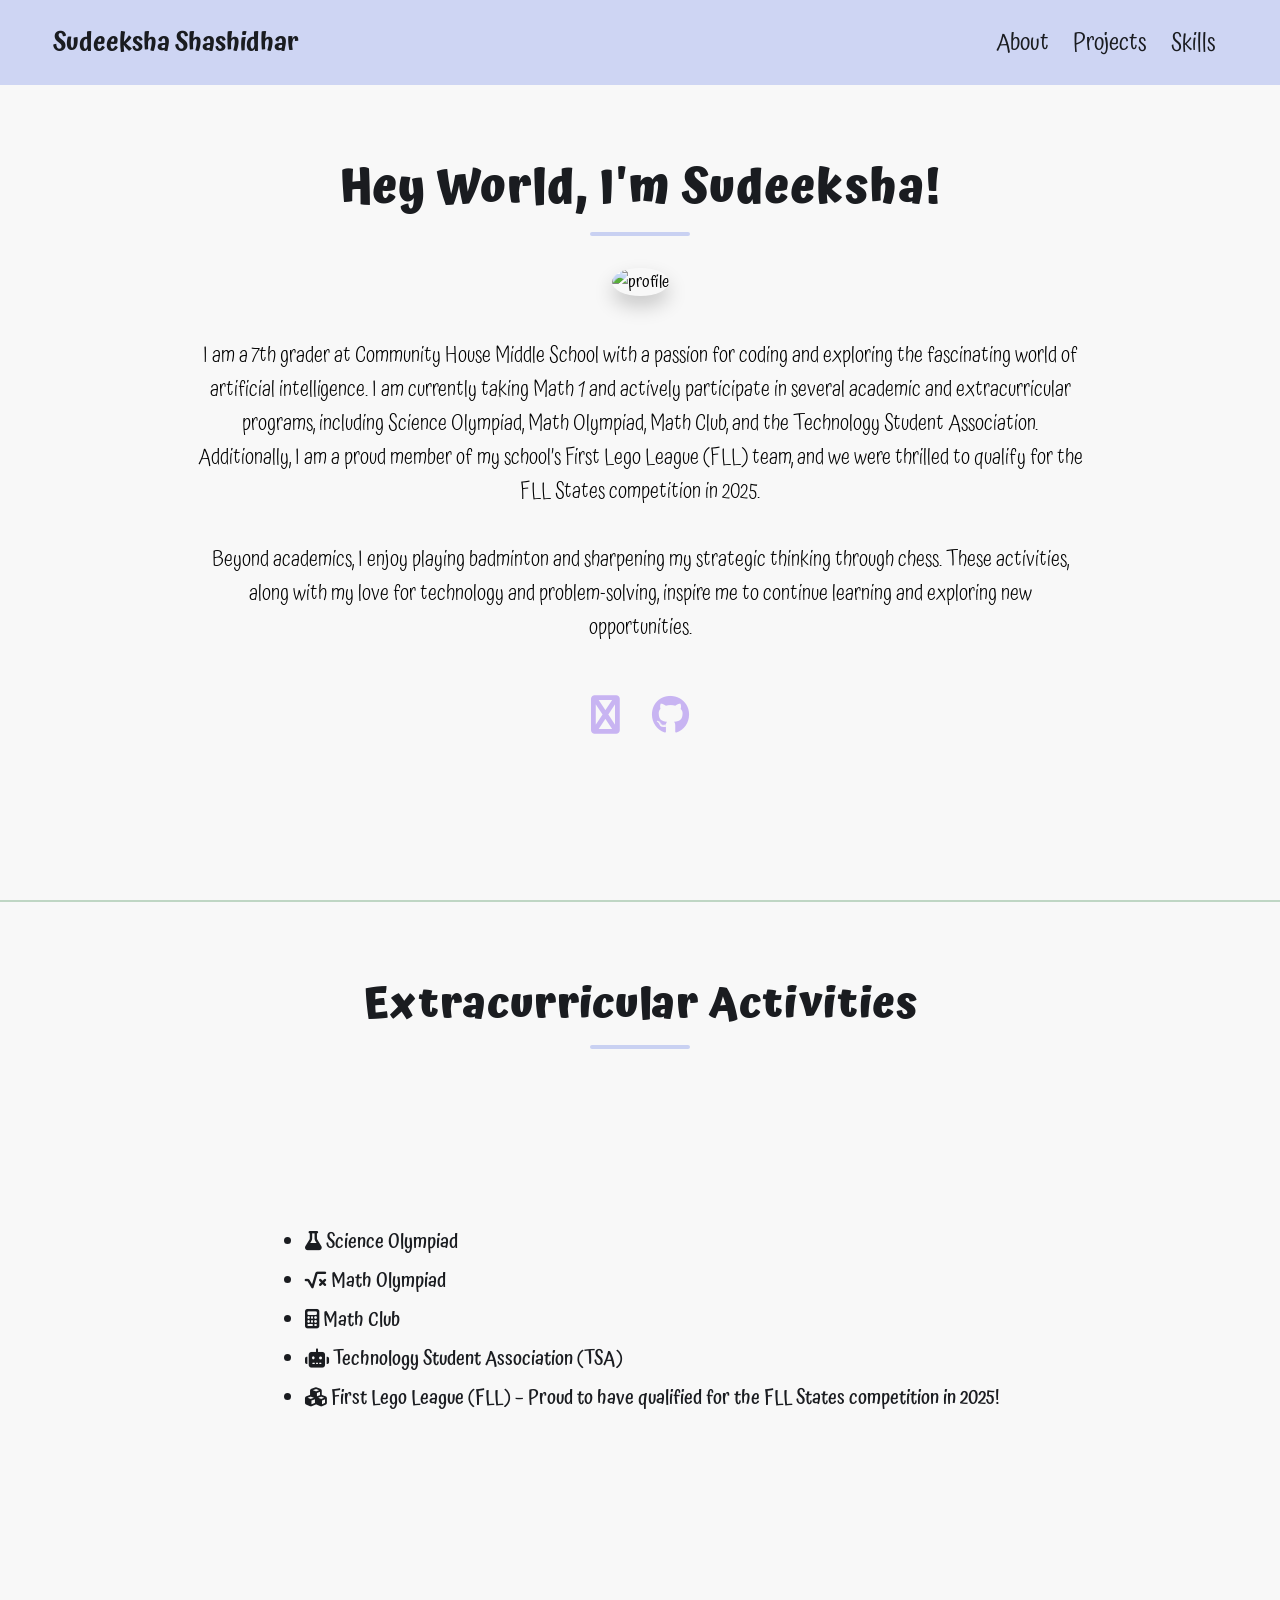
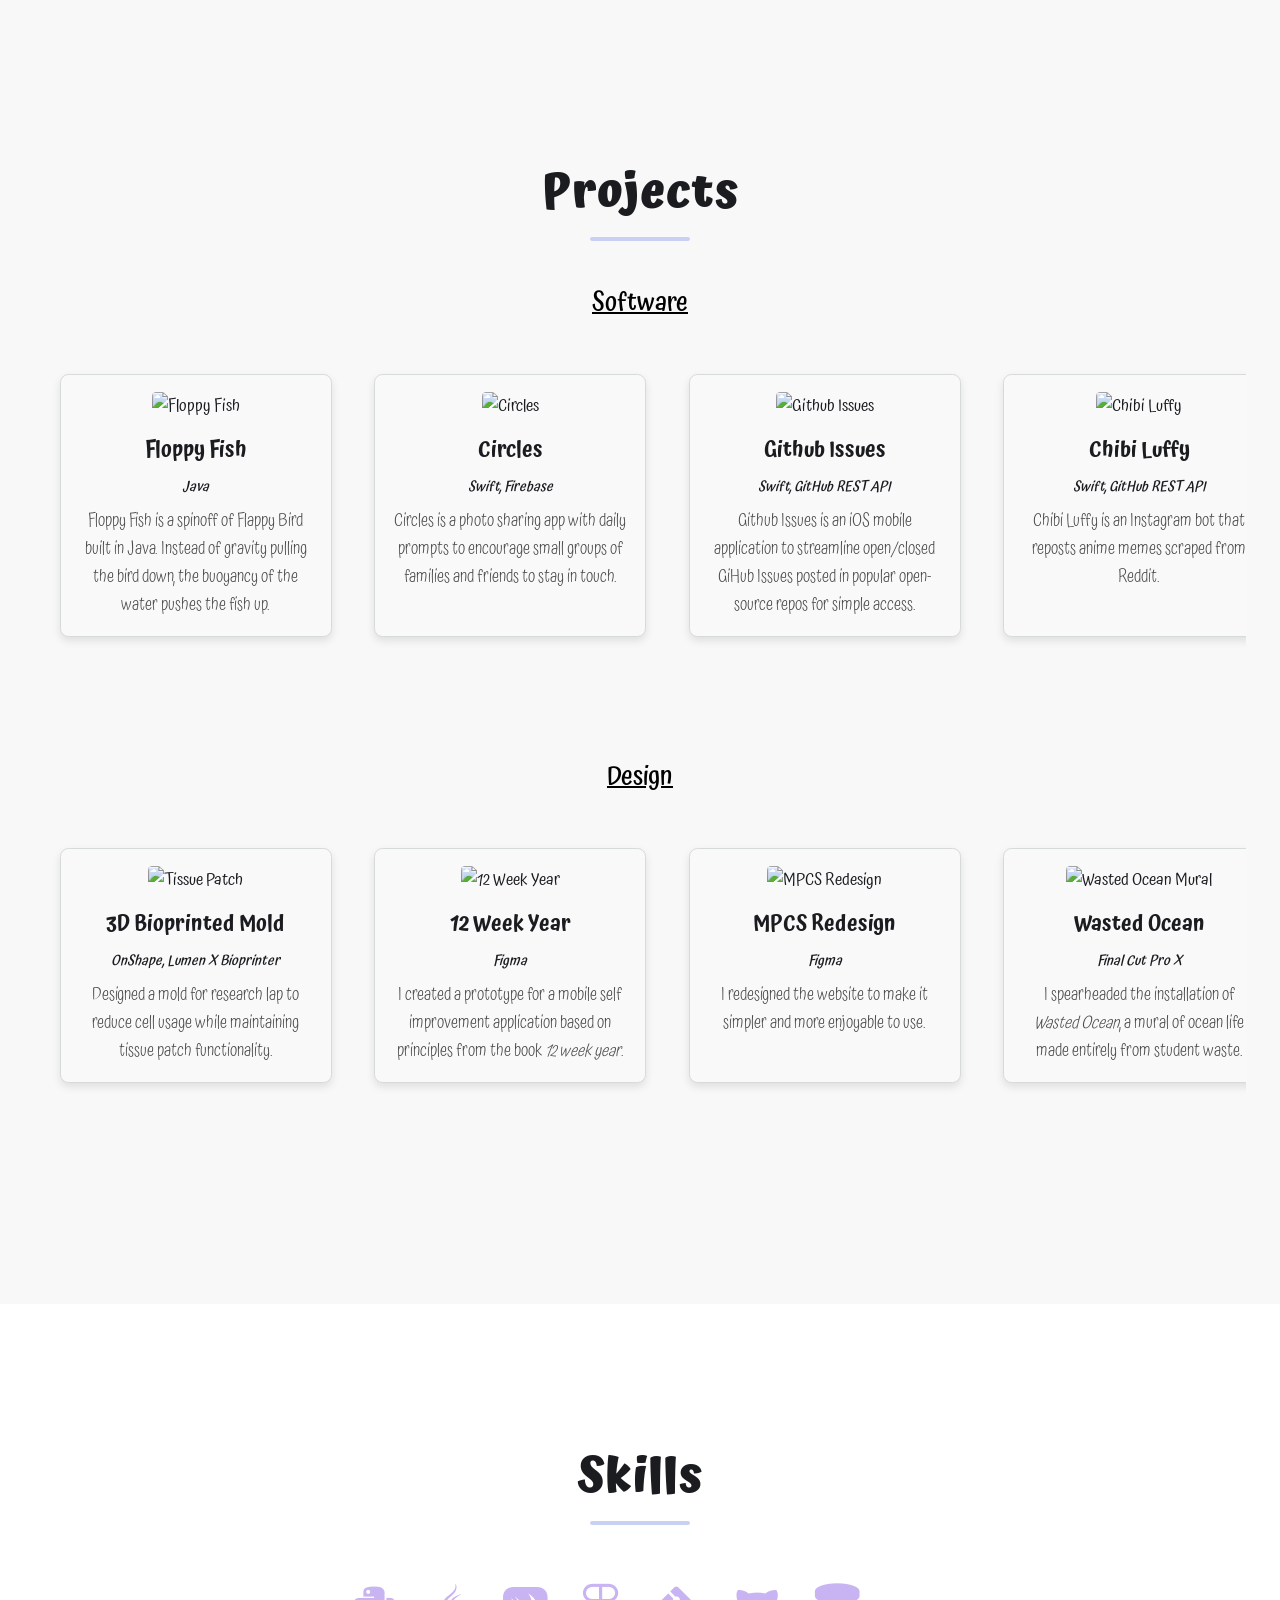
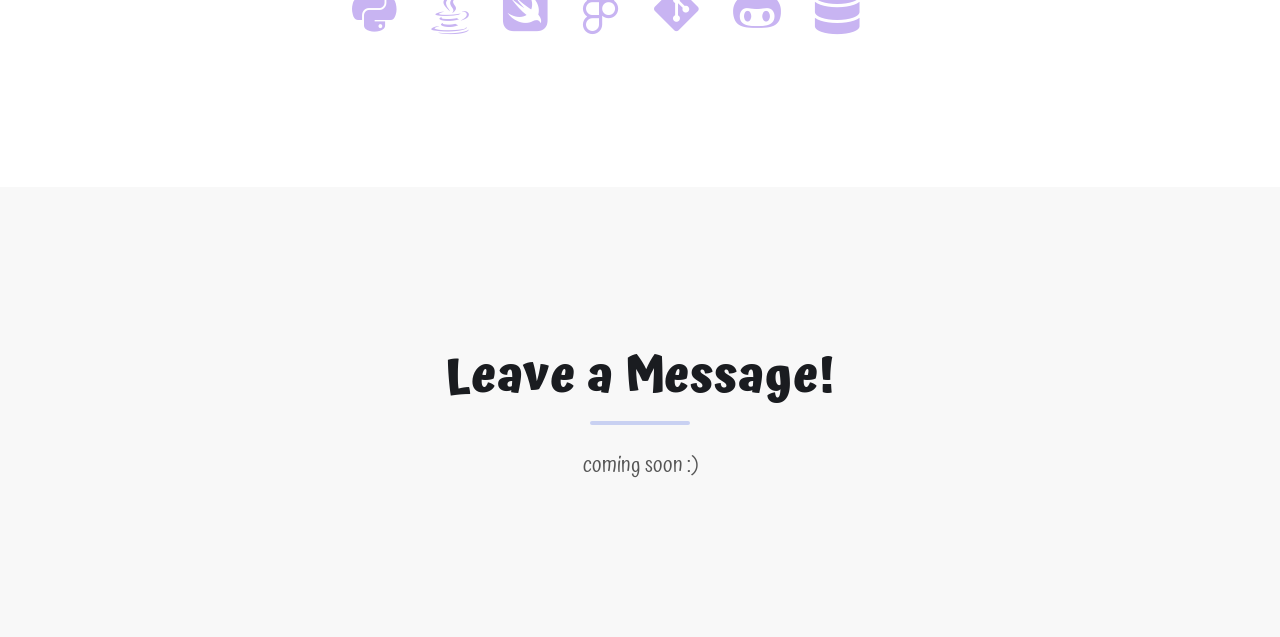
==== index.html @ cf4f5eb8 "m" ====
<!DOCTYPE html>
<html lang="en">
<head>
    <meta charset="UTF-8">
    <meta name="viewport" content="width=device-width, initial-scale=1.0">
    <title>Sudeeksha Shashidhar Website</title>
    <link rel="stylesheet" href="style.css">
    <link rel="preconnect" href="https://fonts.googleapis.com">
    <link rel="preconnect" href="https://fonts.gstatic.com" crossorigin>
    <link href="https://fonts.googleapis.com/css2?family=Atma:wght@300;400;500;600;700&display=swap" rel="stylesheet">
    <link rel="stylesheet" href="https://cdnjs.cloudflare.com/ajax/libs/font-awesome/6.7.1/css/all.min.css" integrity="sha512-5Hs3dF2AEPkpNAR7UiOHba+lRSJNeM2ECkwxUIxC1Q/FLycGTbNapWXB4tP889k5T5Ju8fs4b1P5z/iB4nMfSQ==" crossorigin="anonymous" referrerpolicy="no-referrer" />
     <link rel="stylesheet" type='text/css' href="https://cdn.jsdelivr.net/gh/devicons/devicon@latest/devicon.min.css" />
</head>
<body>
    <header>
        <nav>
            <div class="left">
                <a href="#about-section">Sudeeksha Shashidhar</a>
            </div>
            <div class="right">
                <a href="#about-section">About</a>
                <!-- <a href="#experience-section">Experience</a> -->
                <a href="#projects-section">Projects</a>
                <a href="#skills-section">Skills</a>
            </div>
        </nav>
    </header>
    <section id="about-section">
        <h2>Hey World, I'm Sudeeksha!</h2>
        <div class="profile">
            <img src="images/profile.jpg" alt="profile">
        </div>
        <div class="bio">
            <p>
                I am a 7th grader at Community House Middle School with a passion for coding and exploring the fascinating world of artificial intelligence. I am currently taking Math 1 and actively participate in several academic and extracurricular programs, including Science Olympiad, Math Olympiad, Math Club, and the Technology Student Association. Additionally, I am a proud member of my school’s First Lego League (FLL) team, and we were thrilled to qualify for the FLL States competition in 2025.<br><br>
                Beyond academics, I enjoy playing badminton and sharpening my strategic thinking through chess. These activities, along with my love for technology and problem-solving, inspire me to continue learning and exploring new opportunities.
            </p>
        </div>
        <div class="social-links">
            <a href="mailto:shashidhar.sudeeksha@gmail.com" target="_blank">
                <i class="fa-brands fa-envelope"></i>
            </a>
            <a href="https://github.com/sudeekshashashidhar" target="_blank">
                <i class="fa-brands fa-github"></i>
            </a>
        </div>
    </section>

    <section id="extracurricular-section">
        <h2>Extracurricular Activities</h2>
        <div class="extracurricular-content">
            <ul>
                <li><i class="fa-solid fa-flask"></i> Science Olympiad</li>
                <li><i class="fa-solid fa-square-root-variable"></i> Math Olympiad</li>
                <li><i class="fa-solid fa-calculator"></i> Math Club</li>
                <li><i class="fa-solid fa-robot"></i> Technology Student Association (TSA)</li>
                <li><i class="fa-solid fa-cubes"></i> First Lego League (FLL) – Proud to have qualified for the FLL States competition in 2025!</li>
            </ul>
        </div>
    </section>


    <div class="divider"></div>
    <section id="projects-section">
        <h2>Projects</h2>
    
        <!-- Software Projects Subsection -->
        <div class="project-subsection">
            <h3>Software</h3>
            <div class="projects-scroll-container">
                <a href="https://github.com/stephanieran/floppy-fish" target="_blank" class="project-box">
                    <img src="images/floppy-fish.png" alt="Floppy Fish">
                    <h4>Floppy Fish</h4>
                    <h5><em>Java</em></h5>
                    <p>Floppy Fish is a spinoff of Flappy Bird built in Java. Instead 
                        of gravity pulling the bird down, the buoyancy of the water pushes
                        the fish up.
                    </p>
                </a>
                <a href="https://github.com/stephanieran/circles" target="_blank" class="project-box">
                    <img src="images/circles-1.png" alt="Circles">
                    <h4>Circles</h4>
                    <h5><em>Swift, Firebase</em></h5>
                    <p>Circles is a photo sharing app with daily prompts to encourage
                        small groups of families and friends to stay in touch.
                    </p>
                </a>
                <a href="https://github.com/stephanieran/github-issues" target="_blank" class="project-box">
                    <img src="images/github issues.png" alt="Github Issues">
                    <h4>Github Issues</h4>
                    <h5><em>Swift, GitHub REST API</em></h5>
                    <p>
                        Github Issues is an iOS mobile application to streamline
                        open/closed GiHub Issues posted in popular open-source
                        repos for simple access.
                    </p>
                </a>
                <a href="https://github.com/stephanieran/chibi-luffy" target="_blank" class="project-box">
                    <img src="images/chibi-luffy.png" alt="Chibi Luffy">
                    <h4>Chibi Luffy</h4>
                    <h5><em>Swift, GitHub REST API</em></h5>
                    <p>
                        Chibi Luffy is an Instagram bot that reposts anime memes scraped
                        from Reddit.
                    </p>
                </a>
                <a href="https://github.com/stephanieran/functional-adventure" target="_blank" class="project-box">
                    <img src="images/haskell-text-game.png" alt="Functional Adventure">
                    <h4>Functional Adventure</h4>
                    <h5><em>Haskell</em></h5>
                    <p>
                        Functional adventure is a text-based adventure game with the goal of
                         traversing the map to find a specific item.
                    </p>
                </a>
            </div>
        </div>
    
        <!-- Design Projects Subsection -->
        <div class="project-subsection">
            <h3>Design</h3>
            <div class="projects-scroll-container">
                <a href="https://hibinolab.com/" target="_blank" class="project-box">
                    <img src="images/tissue-patch-1.png" alt="Tissue Patch">
                    <h4>3D Bioprinted Mold</h4>
                    <h5><em>OnShape, Lumen X Bioprinter</em></h5>
                    <p>Designed a mold for research lap to reduce cell usage while maintaining tissue patch functionality.</p>
                </a>
                <a href="https://www.figma.com/file/LbgAdL6kVLjecPz1XYQLRs/12weekyear?type=design&node-id=0-1&mode=design&t=NSBiFfataJC4wMu8-0\" target="_blank" class="project-box">
                    <img src="images/twelve-week-year.png" alt="12 Week Year">
                    <h4>12 Week Year</h4>
                    <h5><em>Figma</em></h5>
                    <p>I created a prototype for a mobile self improvement application based on principles from the book <em>12 week year</em>.</p>
                </a>
                <a href="https://www.figma.com/design/dgGOVpe334IiQeQ48oHi7n/Course-Registration?node-id=0-1&p=f&t=1DJRWMw4xOXlk2TY-0" target="_blank" class="project-box">
                    <img src="images/mpcs-redesign.png" alt="MPCS Redesign">
                    <h4>MPCS Redesign</h4>
                    <h5><em>Figma</em></h5>
                    <p>I redesigned the website to make it simpler and more enjoyable to use.</p>
                </a>
                
                <a href="https://youtu.be/9gVfe0mJjMQ" target=_blank class="project-box">
                    <img src="images/wasted-ocean-1.png" alt="Wasted Ocean Mural">
                    <h4>Wasted Ocean</h4>
                    <h5><em>Final Cut Pro X</em></h5>
                    <p>I spearheaded the installation of <em>Wasted Ocean</em>, a mural of ocean life made entirely from student waste.</p>
                </a>
                
                <a href="https://www.figma.com/design/ldmrdlXEzcKOQCGWQD9hzG/Assignment-5---Native-App-with-Retention?node-id=0-1&p=f&t=SH0RlarLtnl9onec-0" target="_blank" class="project-box">
                    <img src="images/job-seaerch-design.png" alt="Job Search App">
                    <h4>Job Search App</h4>
                    <h5><em>Figma</em></h5>
                    <p>I designed a simple native job search iOS app targeted towards new grads.</p>
                </a>
                <a href="https://www.figma.com/design/ugfzGq3DAgZKZX5YzDI2vE/RecipeWebsite?node-id=0-1&p=f&t=aRh6L1fb70qqi10w-0" target="_blank" class="project-box">
                    <img src="images/lunisolar.png" alt="Lunisolar">
                    <h4>Lunisolar</h4>
                    <h5><em>Figma</em></h5>
                    <p>I designed a simple recipe website page inspired by the Lunar New Year.</p>
                </a>
                
            </div>
        </div>
    </section>    
    <div class="divider"></div>
    <section id="skills-section">
        <h2>Skills</h2>
        <div class="skills-container">
            <i class="fa-brands fa-python"></i>
            <i class="fa-brands fa-java"></i>
            <i class="fa-brands fa-swift"></i>
            <i class="fa-brands fa-figma"></i>
            <i class="fa-brands fa-git-alt"></i>
            <i class="fa-brands fa-github-alt"></i>
            <i class="fa-solid fa-database"></i>
            <i class="devicon-r-plain"></i>
            <i class="devicon-c-plain-wordmark"></i>
        </div>
    </section>
    <div class="divider"></div>
    <section id="leave-message-section">
        <h2>Leave a Message!</h2>
        <p>coming soon :)</p>
    </section>
</body>
</html>
---- style.css ----
/* Base Styles */
:root {
    --text-color: #1a1c20;
    --link-color: #ffffff;
    --background-color: #eeeff1;
    font-size: 17px; /* Set the base font size */
}

* {
    margin: 0;
    padding: 0;
    box-sizing: border-box;
}

html {
    scroll-behavior: smooth;
    scroll-padding-top: 5rem; /* Adjust this value based on the height of your nav bar */
}

@font-face {
    font-family: "Atma";
    src: url("fonts/sudeeksha-font.ttf");
}

body {
    font-family: 'Atma', sans-serif;
}

a {
    color: var(--text-color);
    text-decoration: none;
}

nav {
    background-color: #c9d1f2;
    display: flex;
    justify-content: space-between;
    padding: 0 3.125rem;
    height: 5rem;
    align-items: center;
    position: fixed;
    top: 0;
    width: 100%;
    z-index: 1000;
    background-color: rgba(201, 209, 242, 0.9);
    backdrop-filter: blur(5px);
}

nav .left a {
    color: var(--text-color);
    font-size: 1.5rem;
    font-weight: 600;
}

nav .right a {
    color: var(--text-color);
    font-size: 1.375rem;
    margin: 0 0.625rem;
}

nav .right a:hover {
    color: var(--link-color);
    transition: color 0.3s ease-in-out;
}

/* General Section Styles */
section {
    padding: 8rem 2rem;
    min-height: 80vh; /* Reduce the default minimum height */
    display: flex;
    flex-direction: column;
    align-items: center;
    text-align: center;
    gap: 2rem;
    transition: background-color 0.3s ease, box-shadow 0.3s ease;
    box-shadow: 0 4px 6px rgba(0, 0, 0, 0.05);
}

section:nth-of-type(odd) {
    background-color: #f8f8f8; /* Light gray for odd sections */
}

section:nth-of-type(even) {
    background-color: #ffffff; /* White for even sections */
}

/* Section Heading Styles */
section h2 {
    font-size: 3rem;
    font-weight: 700;
    color: var(--text-color);
    margin-bottom: 1rem;
    letter-spacing: 1px;
    position: relative;
}

section h2::after {
    content: '';
    position: absolute;
    width: 100px;
    height: 4px;
    background-color: #c9d1f2;
    bottom: -10px;
    left: 50%;
    transform: translateX(-50%);
    border-radius: 2px;
}

/* About Section */
#about-section {
    min-height: 100vh;
    flex-direction: column;
    justify-content: center;
    padding: 8rem 2rem;
    display: flex;
    align-items: center;
    text-align: center;
    gap: 0.5rem;
}

#about-section h2 {
    margin-bottom: 1rem;
    font-size: 2.75rem;
    font-weight: 700;
}

#about-section .profile {
    margin-bottom: 2rem;
}

#about-section .profile img {
    width: 20rem;
    margin-top: 1rem;
    border-radius: 50%;
    box-shadow: 0 10px 20px rgba(0, 0, 0, 0.2);
}

#about-section .bio {
    margin-bottom: 2rem;
    padding: 0 2rem;
    max-width: 56.25rem;
}

#about-section .bio p {
    font-size: 1.25rem;
    font-weight: 300;
}

#about-section .social-links {
    font-size: 2.25rem;
}

#about-section .social-links a {
    padding: 0;
    margin: 0 0.75rem;
}

#about-section .social-links a:hover i {
    color: #E4C9F2;
    transform: scale(1.2);
    transition: transform 0.3s, color 0.3s;
}

#about-section .social-links i {
    color: #C8B4F2;
    font-weight: 500;
}

/* Experience Section */
#experience-section {
    min-height: 100vh;
    display: flex;
    flex-direction: column;
    align-items: center;
    text-align: center;
    gap: 2rem;
}

#experience-section h2 {
    margin-bottom: 1rem;
    font-size: 2.75rem;
    font-weight: 700;
}

#experience-section .experience-container {
    display: flex;
    flex-direction: column;
    align-items: center;
    gap: 2rem;
    max-width: 56.25rem;
    width: 100%;
}

#experience-section .experience-box {
    background-color: #bfd6c4;
    padding: 2rem;
    border-radius: 0.5rem;
    box-shadow: 0 4px 8px rgba(0, 0, 0, 0.1);
    width: 100%;
    text-align: left;
}

#experience-section .experience-box h3 {
    margin-bottom: 0.5rem;
    font-size: 1.5rem;
    font-weight: 600;
}

#experience-section .experience-box p {
    margin-bottom: 0.5rem;
    font-size: 1rem;
    font-weight: 300;
}

#extracurricular-section {
    padding: 4rem 2rem;
    background-color: #f8f8f8; /* Light gray background */
    text-align: center;
    border-top: 2px solid #bfd6c4; /* Subtle border to separate sections */
}

#extracurricular-section h2 {
    font-size: 2.5rem;
    font-weight: 700;
    margin-bottom: 1.5rem;
    color: var(--text-color);
}

#extracurricular-section .extracurricular-content {
    max-width: 800px;
    margin: auto;
    text-align: left;
    font-size: 1.125rem;
    line-height: 1.6;
    color: var(--text-color);
}

#extracurricular-section ul {
    list-style-type: disc;
    margin: 1rem 0 1.5rem 1.5rem;
    color: var(--text-color);
}

#extracurricular-section ul li {
    margin-bottom: 0.5rem;
    font-size: 1.125rem;
    font-weight: 500;
}

/* Projects Section */
#projects-section {
    width: 100%;
    margin: auto;
    min-height: 100vh;
    display: flex;
    flex-direction: column;
    align-items: center;
    text-align: center;
    gap: 2rem;
}

#projects-section h2 {
    margin-bottom: 1rem;
    font-size: 2.75rem;
    font-weight: 700;
}

#projects-section h3 {
    margin-bottom: 2rem;
    font-size: 1.5rem;
    font-weight: 500;
    text-decoration: underline;
}

.project-subsection {
    width: 100%;
    margin-bottom: 4rem; /* Add space between subsections */
}

.projects-scroll-container {
    display: flex;
    gap: 1.5rem;
    padding: 1rem;
    width: 100%;
    max-width: 1600px;
    overflow-x: auto; /* Allow horizontal scrolling if needed */
    margin: 0 auto;
}

.project-box {
    flex: 0 0 16rem; /* Fixed width for the boxes */
    text-align: center;
    border: 1px solid #d7dbd8;
    border-radius: 0.5rem;
    padding: 1rem;
    margin: 0 0.5rem;
    background-color: #f9f9f9;
    box-shadow: 0 4px 8px rgba(0, 0, 0, 0.1);
    transition: transform 0.3s ease, box-shadow 0.3s ease; /* Smooth transition for scaling */
}

.project-box:hover {
    transform: scale(1.05); /* Grow the box slightly on hover */
    box-shadow: 0 6px 12px rgba(0, 0, 0, 0.15);
}

.project-box img {
    width: 100%;
    height: 12rem;
    object-fit: cover;
    border-radius: 0.25rem;
    margin-bottom: 0.75rem;
}

.project-box h4 {
    margin-bottom: 0.5rem;
    font-size: 1.25rem;
    font-weight: 600;
}

.project-box h5 {
    margin-bottom: 0.5rem;
    font-weight: 500;
}

.project-box p {
    font-size: 1rem;
    font-weight: 300;
    color: #494a4a;
}

/* Skills Section */
#skills-section {
    min-height: 30vh;
    display: flex;
    flex-direction: column;
    align-items: center;
    text-align: center;
    gap: 2rem; /* Add gap between elements */
}

#skills-section h2 {
    margin-bottom: 1rem;
    font-size: 2.75rem;
    font-weight: 700;
}

#skills-section .skills-container {
    display: flex;
    flex-wrap: wrap;
    justify-content: center;
    gap: 2rem; /* Add gap between icons */
}

#skills-section i {
    font-size: 3rem;
    color: #C8B4F2;
    transition: transform 0.3s ease, color 0.3s ease;
    margin: 1rem 0; /* Add margin to ensure proper spacing */
}

#skills-section i:hover {
    transform: scale(1.2);
    color: #E4C9F2;
}

/* Leave a Message Section */
#leave-message-section {
    min-height: 50vh; /* Make it half the viewport height */
    display: flex;
    flex-direction: column;
    align-items: center;
    justify-content: center;
    text-align: center;
    gap: 1rem;
}

#leave-message-section h2 {
    margin-bottom: 1rem;
    font-size: 2.75rem;
    font-weight: 700;
}

#leave-message-section p {
    font-size: 1.25rem;
    color: #555;
    max-width: 600px;
    line-height: 1.6;
}

footer {
    background-color: #909090;
    color: #fff;
    text-align: center;
    padding: 1rem 0;
    font-size: 0.875rem;
}

/* Media Queries for Responsiveness */
@media (max-width: 992px) {
    nav .left a {
        font-size: 1.25rem;
    }

    nav .right a {
        font-size: 1rem;
        margin: 0 0.5rem;
    }

    #about-section .headshot img {
        width: 18rem;
    }

    #projects-section .project-box {
        flex: 0 0 14rem; /* Adjust width for smaller screens */
    }

    #skills-section i {
        font-size: 2.5rem;
    }
}

@media (max-width: 768px) {
    nav .left a {
        font-size: 1.25rem;
    }

    nav .right a {
        font-size: 1.1rem;
        margin: 0 0.375rem;
    }

    #about-section .headshot img {
        width: 16rem;
    }

    #projects-section .project-box {
        flex: 0 0 14rem;
    }

    #skills-section i {
        font-size: 2rem;
    }
}

@media (max-width: 576px) {
    nav {
        padding: 0 1rem;
    }

    nav .left a {
        font-size: 1.1rem;
    }

    nav .right a {
        font-size: 0.8rem;
        margin: 0 0.25rem;
    }

    #about-section .social-links {
        font-size: 1.75rem;
    }

    #about-section h2 {
        font-size: 2.4rem;
    }

    #about-section .headshot img {
        width: 12rem;
    }

    #projects-section .project-box {
        flex: 0 0 14rem;
    }

    #skills-section i {
        font-size: 1.5rem;
    }

    #skills-section .skills-container {
       gap: 1.25rem;
    }

    section {
        padding: 6rem 1rem; /* Adjust padding for smaller screens */
    }

    #projects-section {
        padding: 6rem 1rem; /* Adjust padding for smaller screens */
    }

    #leave-message-section {
        padding: 3rem 1rem; /* Adjust padding for smaller screens */
    }
}
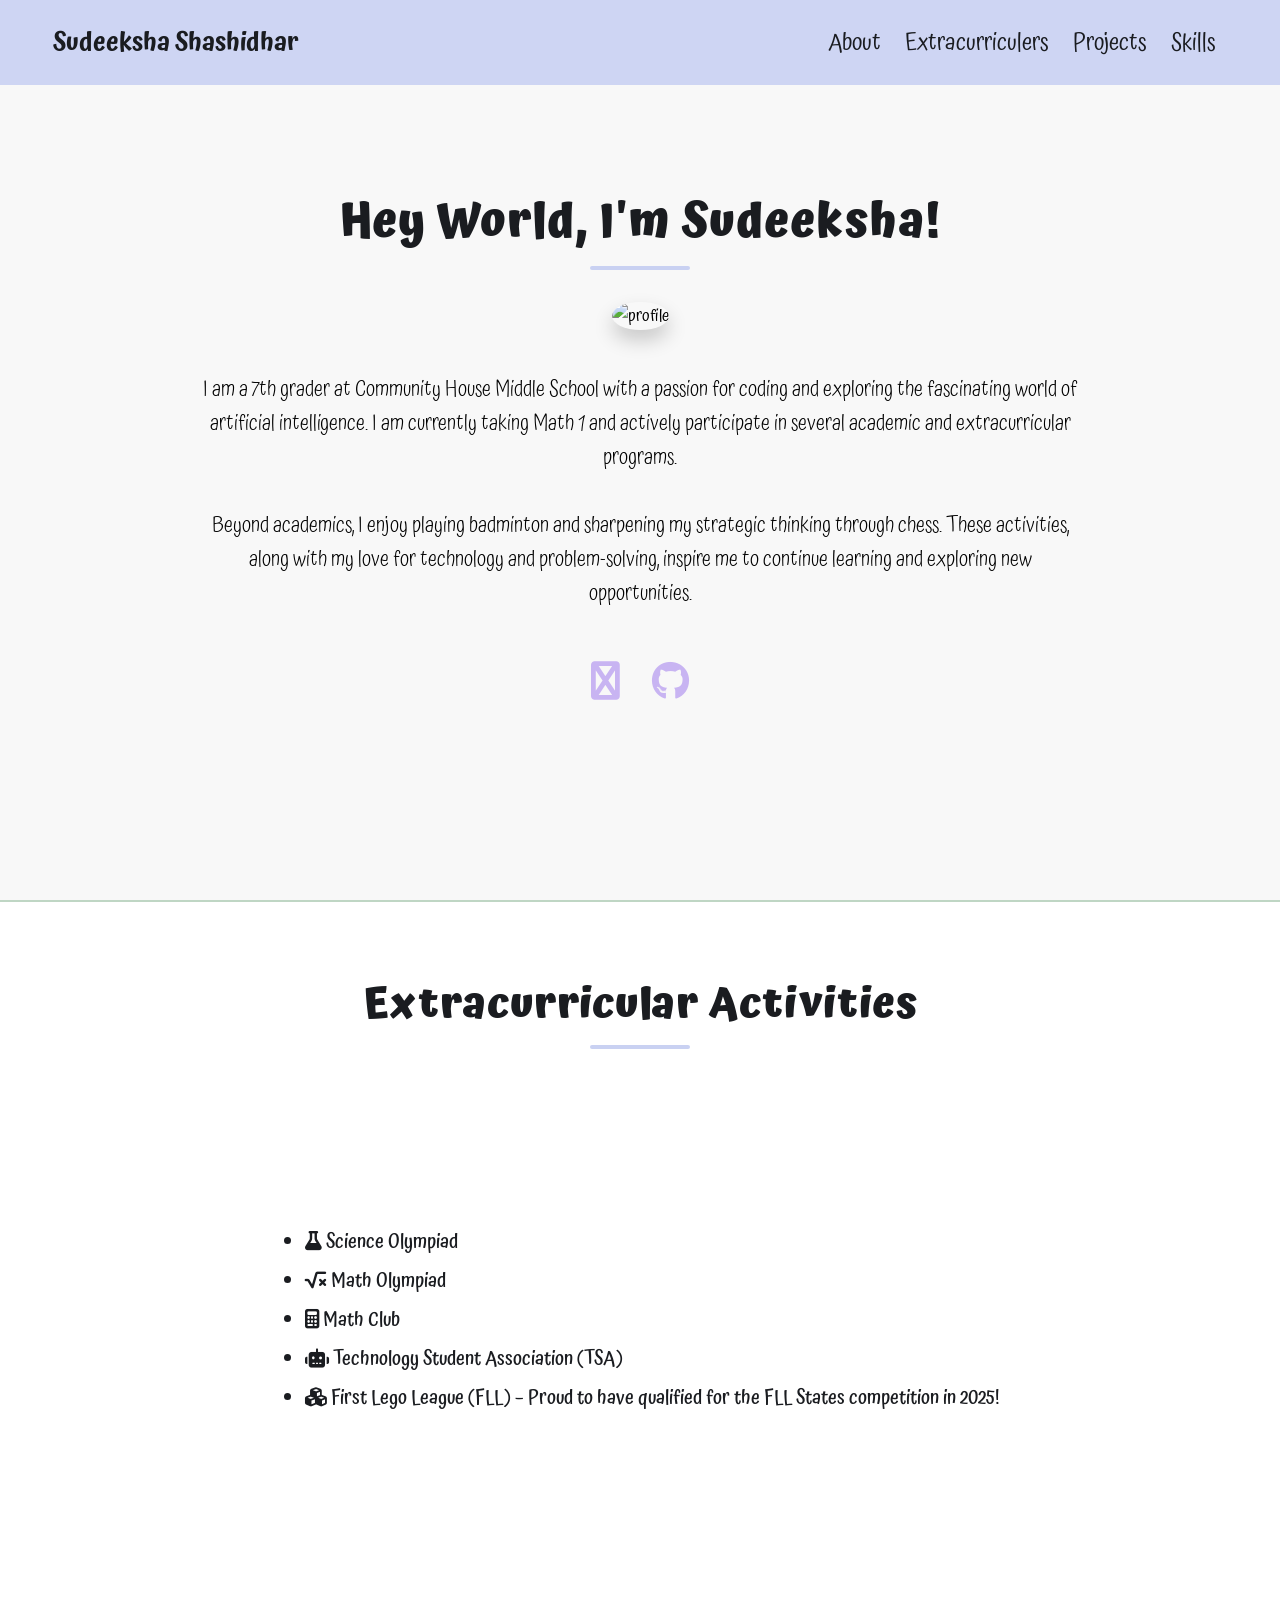
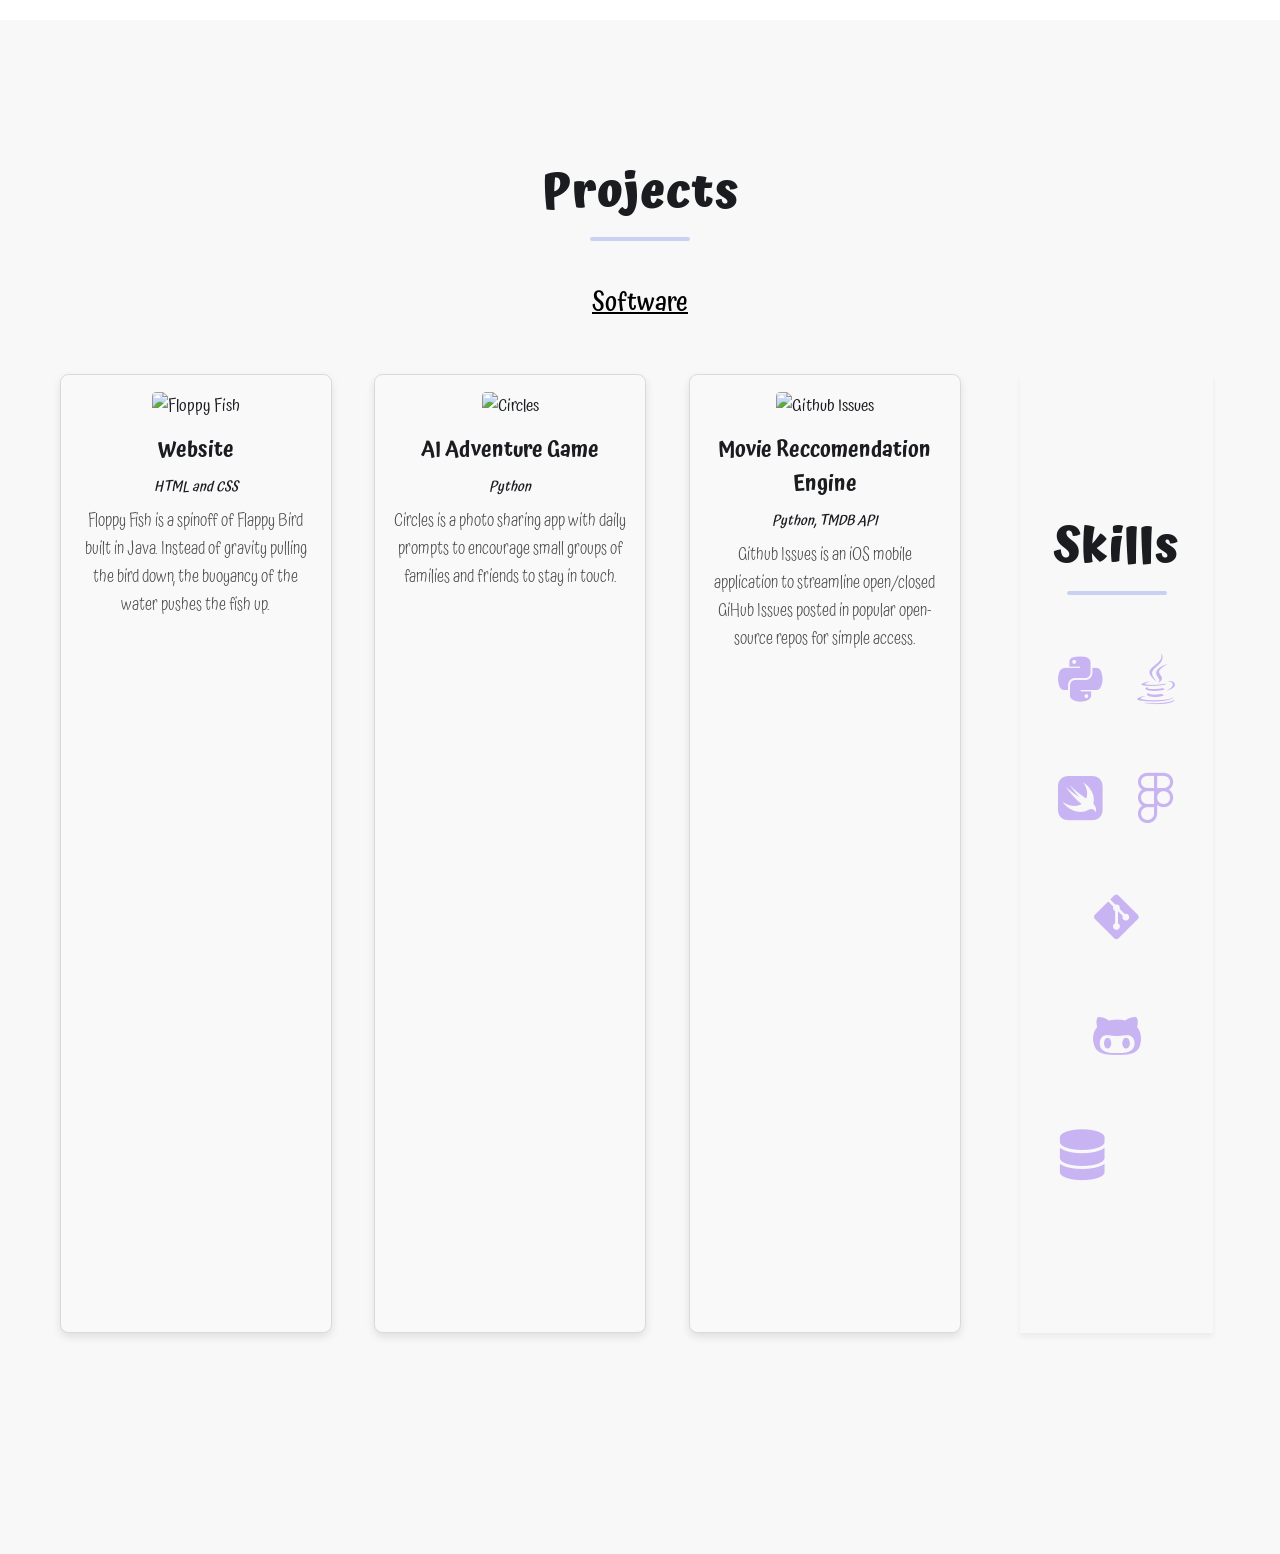
==== commit 475370e8: "m" ====
--- a/index.html
+++ b/index.html
@@ -19,6 +19,7 @@
             </div>
             <div class="right">
                 <a href="#about-section">About</a>
+                <a href="#extracurricular-section">Extracurriculers</a>
                 <!-- <a href="#experience-section">Experience</a> -->
                 <a href="#projects-section">Projects</a>
                 <a href="#skills-section">Skills</a>
@@ -32,7 +33,7 @@
         </div>
         <div class="bio">
             <p>
-                I am a 7th grader at Community House Middle School with a passion for coding and exploring the fascinating world of artificial intelligence. I am currently taking Math 1 and actively participate in several academic and extracurricular programs, including Science Olympiad, Math Olympiad, Math Club, and the Technology Student Association. Additionally, I am a proud member of my school’s First Lego League (FLL) team, and we were thrilled to qualify for the FLL States competition in 2025.<br><br>
+                I am a 7th grader at Community House Middle School with a passion for coding and exploring the fascinating world of artificial intelligence. I am currently taking Math 1 and actively participate in several academic and extracurricular programs.<br><br>
                 Beyond academics, I enjoy playing badminton and sharpening my strategic thinking through chess. These activities, along with my love for technology and problem-solving, inspire me to continue learning and exploring new opportunities.
             </p>
         </div>
@@ -68,10 +69,10 @@
         <div class="project-subsection">
             <h3>Software</h3>
             <div class="projects-scroll-container">
-                <a href="https://github.com/stephanieran/floppy-fish" target="_blank" class="project-box">
+                <a href="https://github.com/sudeekshashashidhar/sudeekshashashidhar.github.io" target="_blank" class="project-box">
                     <img src="images/floppy-fish.png" alt="Floppy Fish">
-                    <h4>Floppy Fish</h4>
-                    <h5><em>Java</em></h5>
+                    <h4>Website</h4>
+                    <h5><em>HTML and CSS</em></h5>
                     <p>Floppy Fish is a spinoff of Flappy Bird built in Java. Instead 
                         of gravity pulling the bird down, the buoyancy of the water pushes
                         the fish up.
@@ -79,89 +80,23 @@
                 </a>
                 <a href="https://github.com/stephanieran/circles" target="_blank" class="project-box">
                     <img src="images/circles-1.png" alt="Circles">
-                    <h4>Circles</h4>
-                    <h5><em>Swift, Firebase</em></h5>
+                    <h4>AI Adventure Game</h4>
+                    <h5><em>Python</em></h5>
                     <p>Circles is a photo sharing app with daily prompts to encourage
                         small groups of families and friends to stay in touch.
                     </p>
                 </a>
                 <a href="https://github.com/stephanieran/github-issues" target="_blank" class="project-box">
                     <img src="images/github issues.png" alt="Github Issues">
-                    <h4>Github Issues</h4>
-                    <h5><em>Swift, GitHub REST API</em></h5>
+                    <h4>Movie Reccomendation Engine</h4>
+                    <h5><em>Python, TMDB API</em></h5>
                     <p>
                         Github Issues is an iOS mobile application to streamline
                         open/closed GiHub Issues posted in popular open-source
                         repos for simple access.
                     </p>
                 </a>
-                <a href="https://github.com/stephanieran/chibi-luffy" target="_blank" class="project-box">
-                    <img src="images/chibi-luffy.png" alt="Chibi Luffy">
-                    <h4>Chibi Luffy</h4>
-                    <h5><em>Swift, GitHub REST API</em></h5>
-                    <p>
-                        Chibi Luffy is an Instagram bot that reposts anime memes scraped
-                        from Reddit.
-                    </p>
-                </a>
-                <a href="https://github.com/stephanieran/functional-adventure" target="_blank" class="project-box">
-                    <img src="images/haskell-text-game.png" alt="Functional Adventure">
-                    <h4>Functional Adventure</h4>
-                    <h5><em>Haskell</em></h5>
-                    <p>
-                        Functional adventure is a text-based adventure game with the goal of
-                         traversing the map to find a specific item.
-                    </p>
-                </a>
-            </div>
-        </div>
-    
-        <!-- Design Projects Subsection -->
-        <div class="project-subsection">
-            <h3>Design</h3>
-            <div class="projects-scroll-container">
-                <a href="https://hibinolab.com/" target="_blank" class="project-box">
-                    <img src="images/tissue-patch-1.png" alt="Tissue Patch">
-                    <h4>3D Bioprinted Mold</h4>
-                    <h5><em>OnShape, Lumen X Bioprinter</em></h5>
-                    <p>Designed a mold for research lap to reduce cell usage while maintaining tissue patch functionality.</p>
-                </a>
-                <a href="https://www.figma.com/file/LbgAdL6kVLjecPz1XYQLRs/12weekyear?type=design&node-id=0-1&mode=design&t=NSBiFfataJC4wMu8-0\" target="_blank" class="project-box">
-                    <img src="images/twelve-week-year.png" alt="12 Week Year">
-                    <h4>12 Week Year</h4>
-                    <h5><em>Figma</em></h5>
-                    <p>I created a prototype for a mobile self improvement application based on principles from the book <em>12 week year</em>.</p>
-                </a>
-                <a href="https://www.figma.com/design/dgGOVpe334IiQeQ48oHi7n/Course-Registration?node-id=0-1&p=f&t=1DJRWMw4xOXlk2TY-0" target="_blank" class="project-box">
-                    <img src="images/mpcs-redesign.png" alt="MPCS Redesign">
-                    <h4>MPCS Redesign</h4>
-                    <h5><em>Figma</em></h5>
-                    <p>I redesigned the website to make it simpler and more enjoyable to use.</p>
-                </a>
-                
-                <a href="https://youtu.be/9gVfe0mJjMQ" target=_blank class="project-box">
-                    <img src="images/wasted-ocean-1.png" alt="Wasted Ocean Mural">
-                    <h4>Wasted Ocean</h4>
-                    <h5><em>Final Cut Pro X</em></h5>
-                    <p>I spearheaded the installation of <em>Wasted Ocean</em>, a mural of ocean life made entirely from student waste.</p>
-                </a>
-                
-                <a href="https://www.figma.com/design/ldmrdlXEzcKOQCGWQD9hzG/Assignment-5---Native-App-with-Retention?node-id=0-1&p=f&t=SH0RlarLtnl9onec-0" target="_blank" class="project-box">
-                    <img src="images/job-seaerch-design.png" alt="Job Search App">
-                    <h4>Job Search App</h4>
-                    <h5><em>Figma</em></h5>
-                    <p>I designed a simple native job search iOS app targeted towards new grads.</p>
-                </a>
-                <a href="https://www.figma.com/design/ugfzGq3DAgZKZX5YzDI2vE/RecipeWebsite?node-id=0-1&p=f&t=aRh6L1fb70qqi10w-0" target="_blank" class="project-box">
-                    <img src="images/lunisolar.png" alt="Lunisolar">
-                    <h4>Lunisolar</h4>
-                    <h5><em>Figma</em></h5>
-                    <p>I designed a simple recipe website page inspired by the Lunar New Year.</p>
-                </a>
-                
-            </div>
-        </div>
-    </section>    
+ 
     <div class="divider"></div>
     <section id="skills-section">
         <h2>Skills</h2>
--- a/style.css
+++ b/style.css
@@ -214,7 +214,7 @@
 
 #extracurricular-section {
     padding: 4rem 2rem;
-    background-color: #f8f8f8; /* Light gray background */
+    background-color: #ffffff; /* Light gray background */
     text-align: center;
     border-top: 2px solid #bfd6c4; /* Subtle border to separate sections */
 }
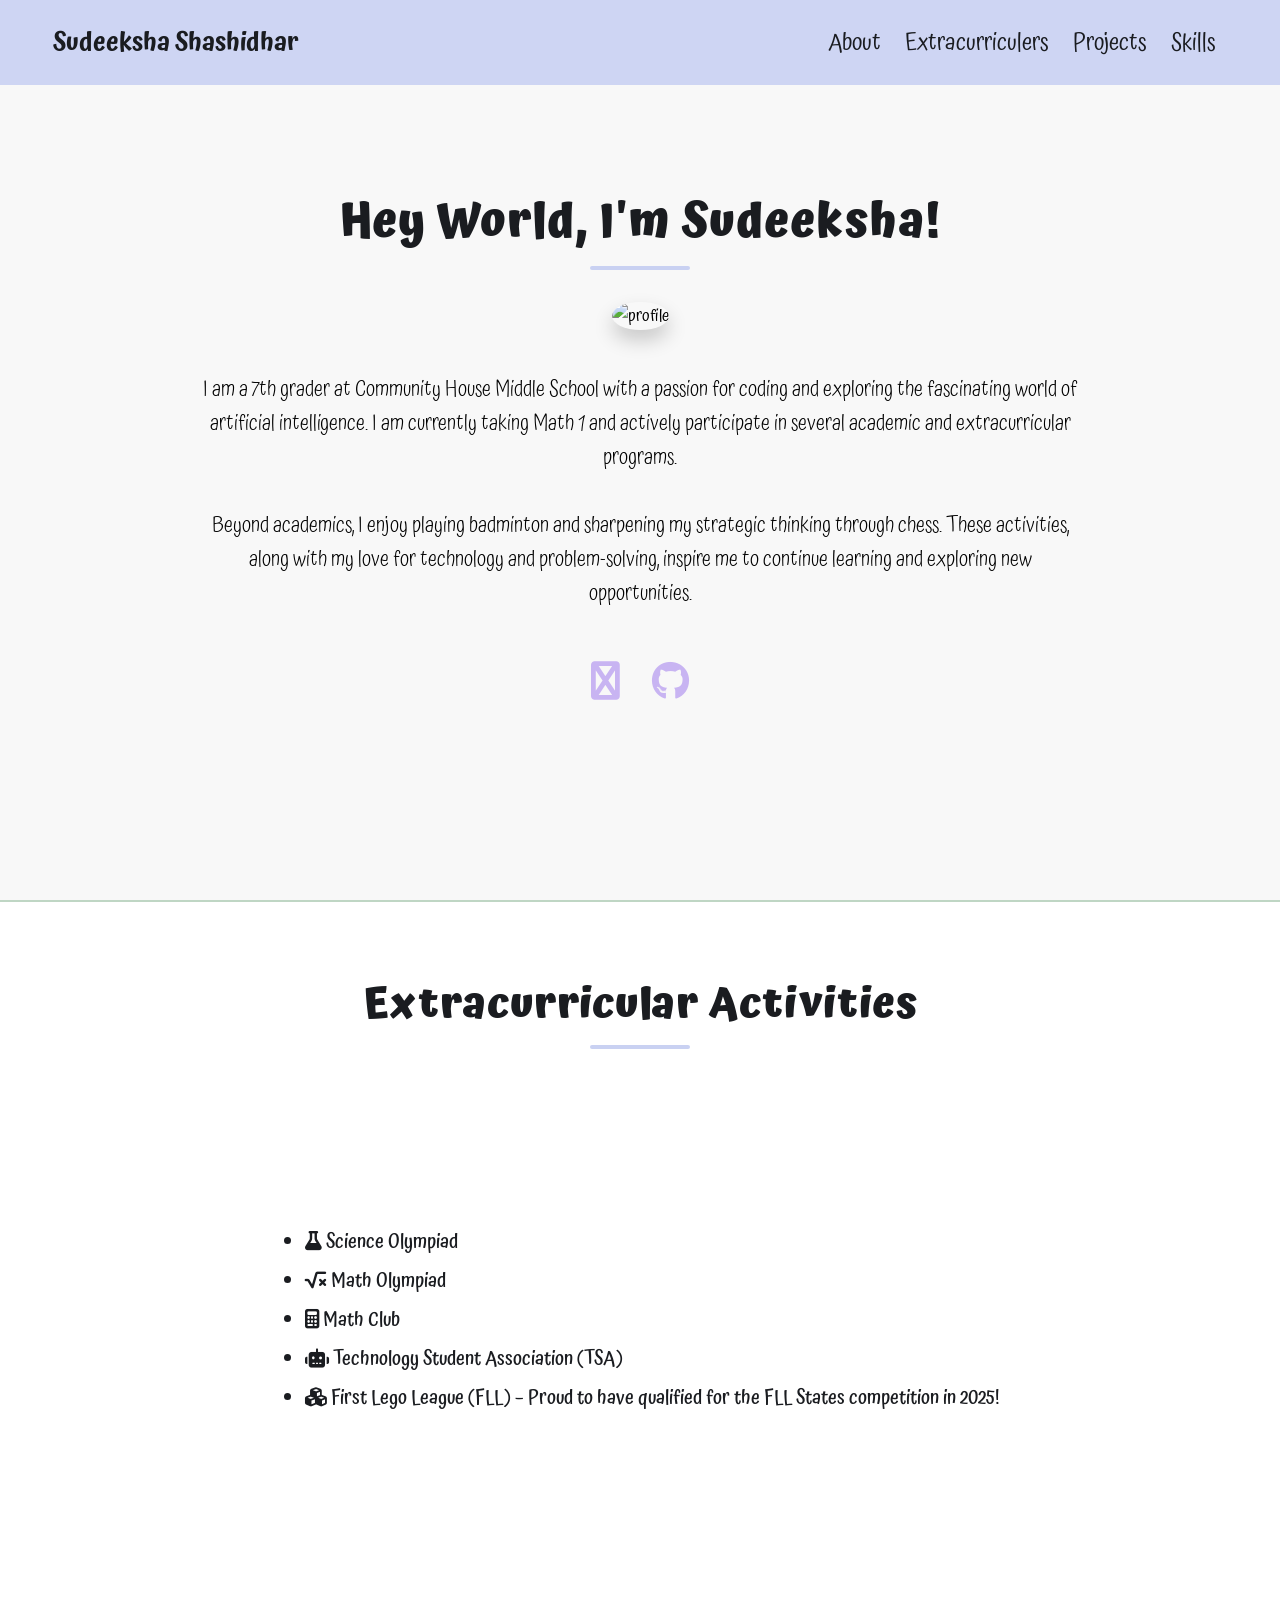
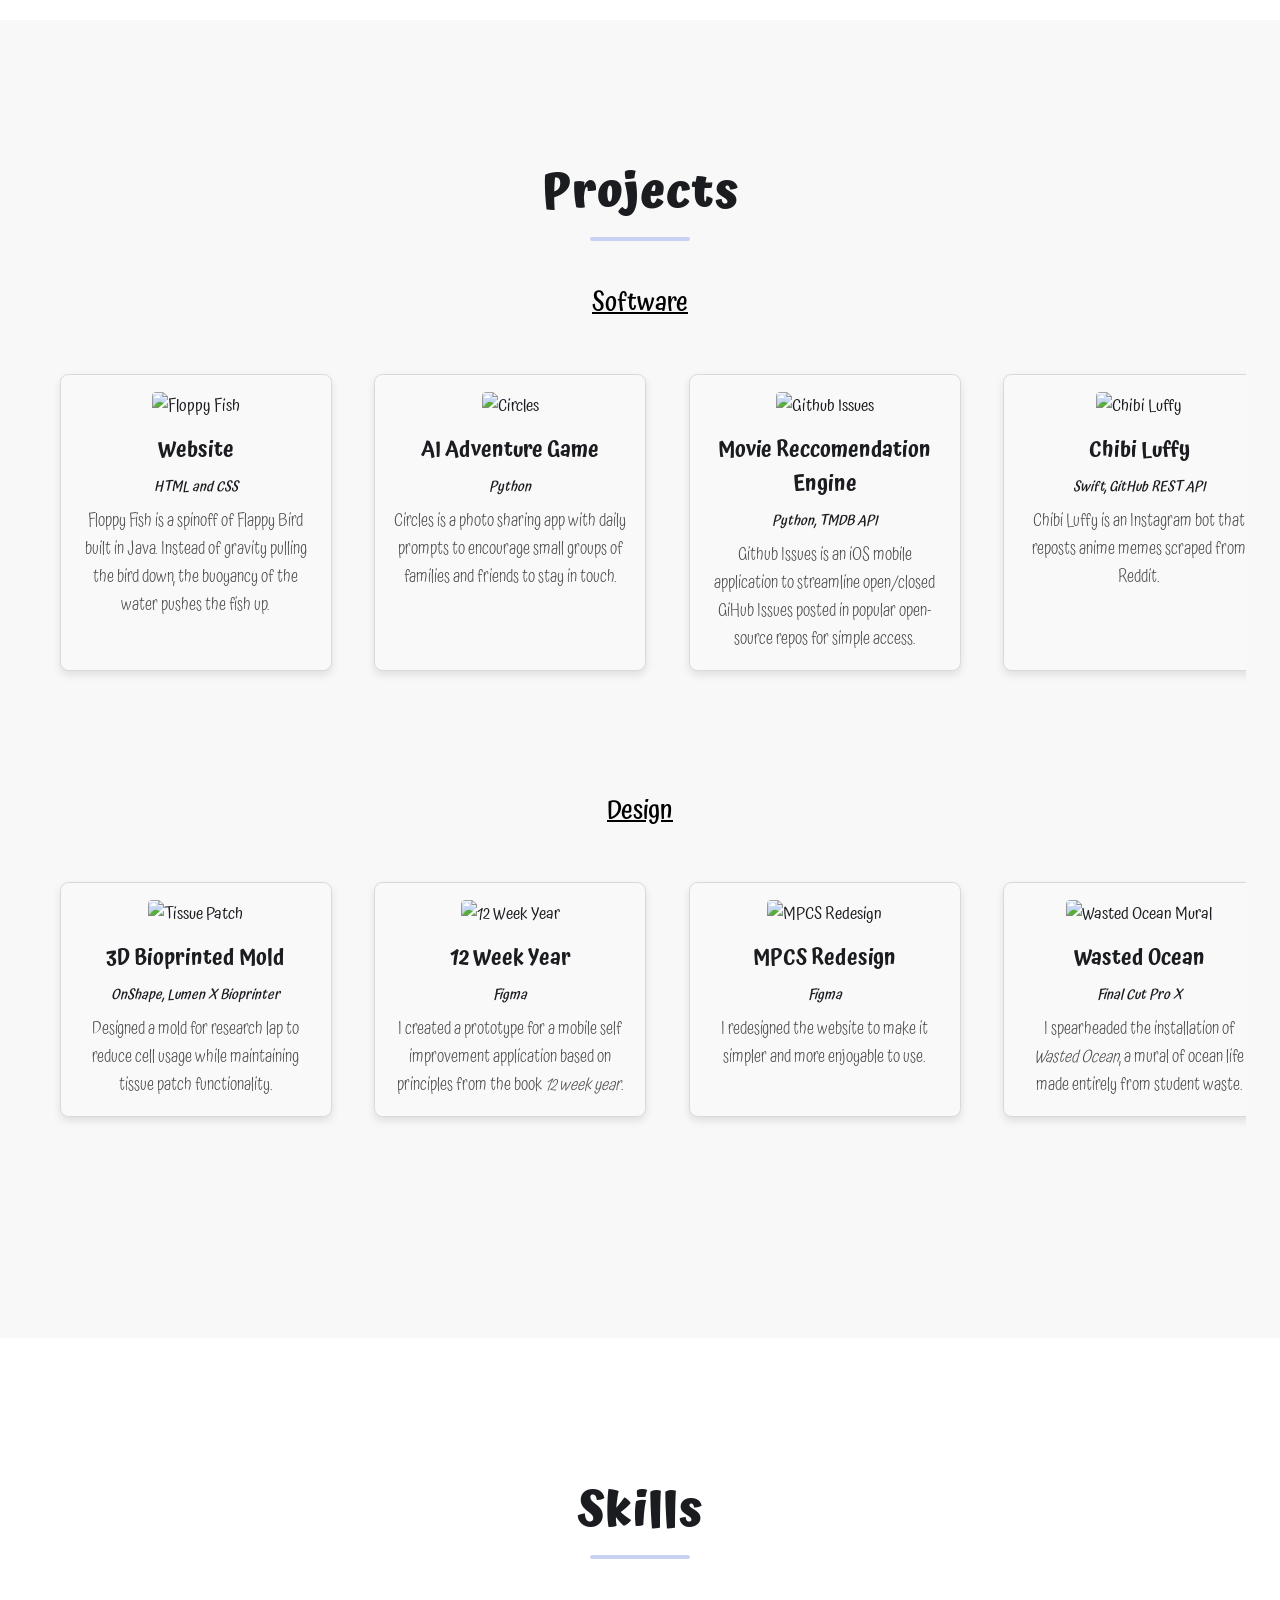
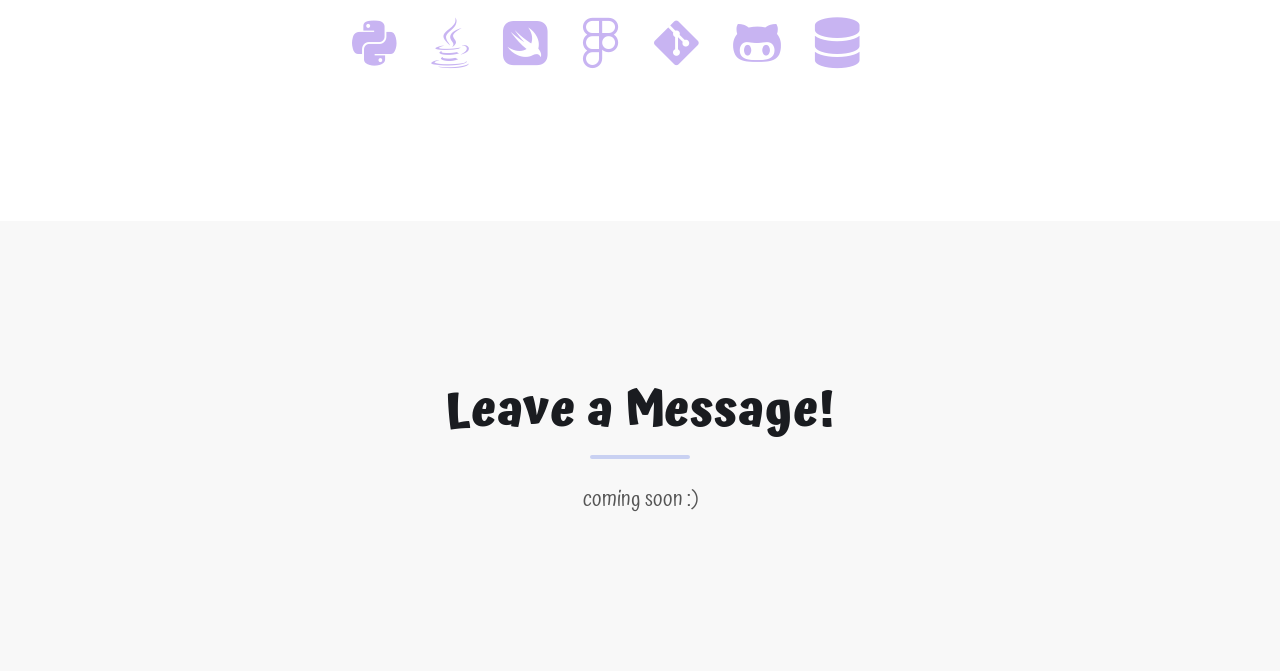
==== commit 97f40ccb: "m" ====
--- a/index.html
+++ b/index.html
@@ -96,7 +96,75 @@
                         repos for simple access.
                     </p>
                 </a>
- 
+                <a href="https://github.com/stephanieran/chibi-luffy" target="_blank" class="project-box">
+                    <img src="images/chibi-luffy.png" alt="Chibi Luffy">
+                    <h4>Chibi Luffy</h4>
+                    <h5><em>Swift, GitHub REST API</em></h5>
+                    <p>
+                        Chibi Luffy is an Instagram bot that reposts anime memes scraped
+                        from Reddit.
+                    </p>
+                </a>
+                <a href="https://github.com/stephanieran/functional-adventure" target="_blank" class="project-box">
+                    <img src="images/haskell-text-game.png" alt="Functional Adventure">
+                    <h4>Functional Adventure</h4>
+                    <h5><em>Haskell</em></h5>
+                    <p>
+                        Functional adventure is a text-based adventure game with the goal of
+                         traversing the map to find a specific item.
+                    </p>
+                </a>
+            </div>
+        </div>
+    
+        <!-- Design Projects Subsection -->
+        <div class="project-subsection">
+            <h3>Design</h3>
+            <div class="projects-scroll-container">
+                <a href="https://hibinolab.com/" target="_blank" class="project-box">
+                    <img src="images/tissue-patch-1.png" alt="Tissue Patch">
+                    <h4>3D Bioprinted Mold</h4>
+                    <h5><em>OnShape, Lumen X Bioprinter</em></h5>
+                    <p>Designed a mold for research lap to reduce cell usage while maintaining tissue patch functionality.</p>
+                </a>
+                <a href="https://www.figma.com/file/LbgAdL6kVLjecPz1XYQLRs/12weekyear?type=design&node-id=0-1&mode=design&t=NSBiFfataJC4wMu8-0\" target="_blank" class="project-box">
+                    <img src="images/twelve-week-year.png" alt="12 Week Year">
+                    <h4>12 Week Year</h4>
+                    <h5><em>Figma</em></h5>
+                    <p>I created a prototype for a mobile self improvement application based on principles from the book <em>12 week year</em>.</p>
+                </a>
+                <a href="https://www.figma.com/design/dgGOVpe334IiQeQ48oHi7n/Course-Registration?node-id=0-1&p=f&t=1DJRWMw4xOXlk2TY-0" target="_blank" class="project-box">
+                    <img src="images/mpcs-redesign.png" alt="MPCS Redesign">
+                    <h4>MPCS Redesign</h4>
+                    <h5><em>Figma</em></h5>
+                    <p>I redesigned the website to make it simpler and more enjoyable to use.</p>
+                </a>
+                
+                <a href="https://youtu.be/9gVfe0mJjMQ" target=_blank class="project-box">
+                    <img src="images/wasted-ocean-1.png" alt="Wasted Ocean Mural">
+                    <h4>Wasted Ocean</h4>
+                    <h5><em>Final Cut Pro X</em></h5>
+                    <p>I spearheaded the installation of <em>Wasted Ocean</em>, a mural of ocean life made entirely from student waste.</p>
+                </a>
+                
+                <a href="https://www.figma.com/design/ldmrdlXEzcKOQCGWQD9hzG/Assignment-5---Native-App-with-Retention?node-id=0-1&p=f&t=SH0RlarLtnl9onec-0" target="_blank" class="project-box">
+                    <img src="images/job-seaerch-design.png" alt="Job Search App">
+                    <h4>Job Search App</h4>
+                    <h5><em>Figma</em></h5>
+                    <p>I designed a simple native job search iOS app targeted towards new grads.</p>
+                </a>
+                <a href="https://www.figma.com/design/ugfzGq3DAgZKZX5YzDI2vE/RecipeWebsite?node-id=0-1&p=f&t=aRh6L1fb70qqi10w-0" target="_blank" class="project-box">
+                    <img src="images/lunisolar.png" alt="Lunisolar">
+                    <h4>Lunisolar</h4>
+                    <h5><em>Figma</em></h5>
+                    <p>I designed a simple recipe website page inspired by the Lunar New Year.</p>
+                </a>
+                
+            </div>
+        </div>
+    </section>    
+
+    
     <div class="divider"></div>
     <section id="skills-section">
         <h2>Skills</h2>
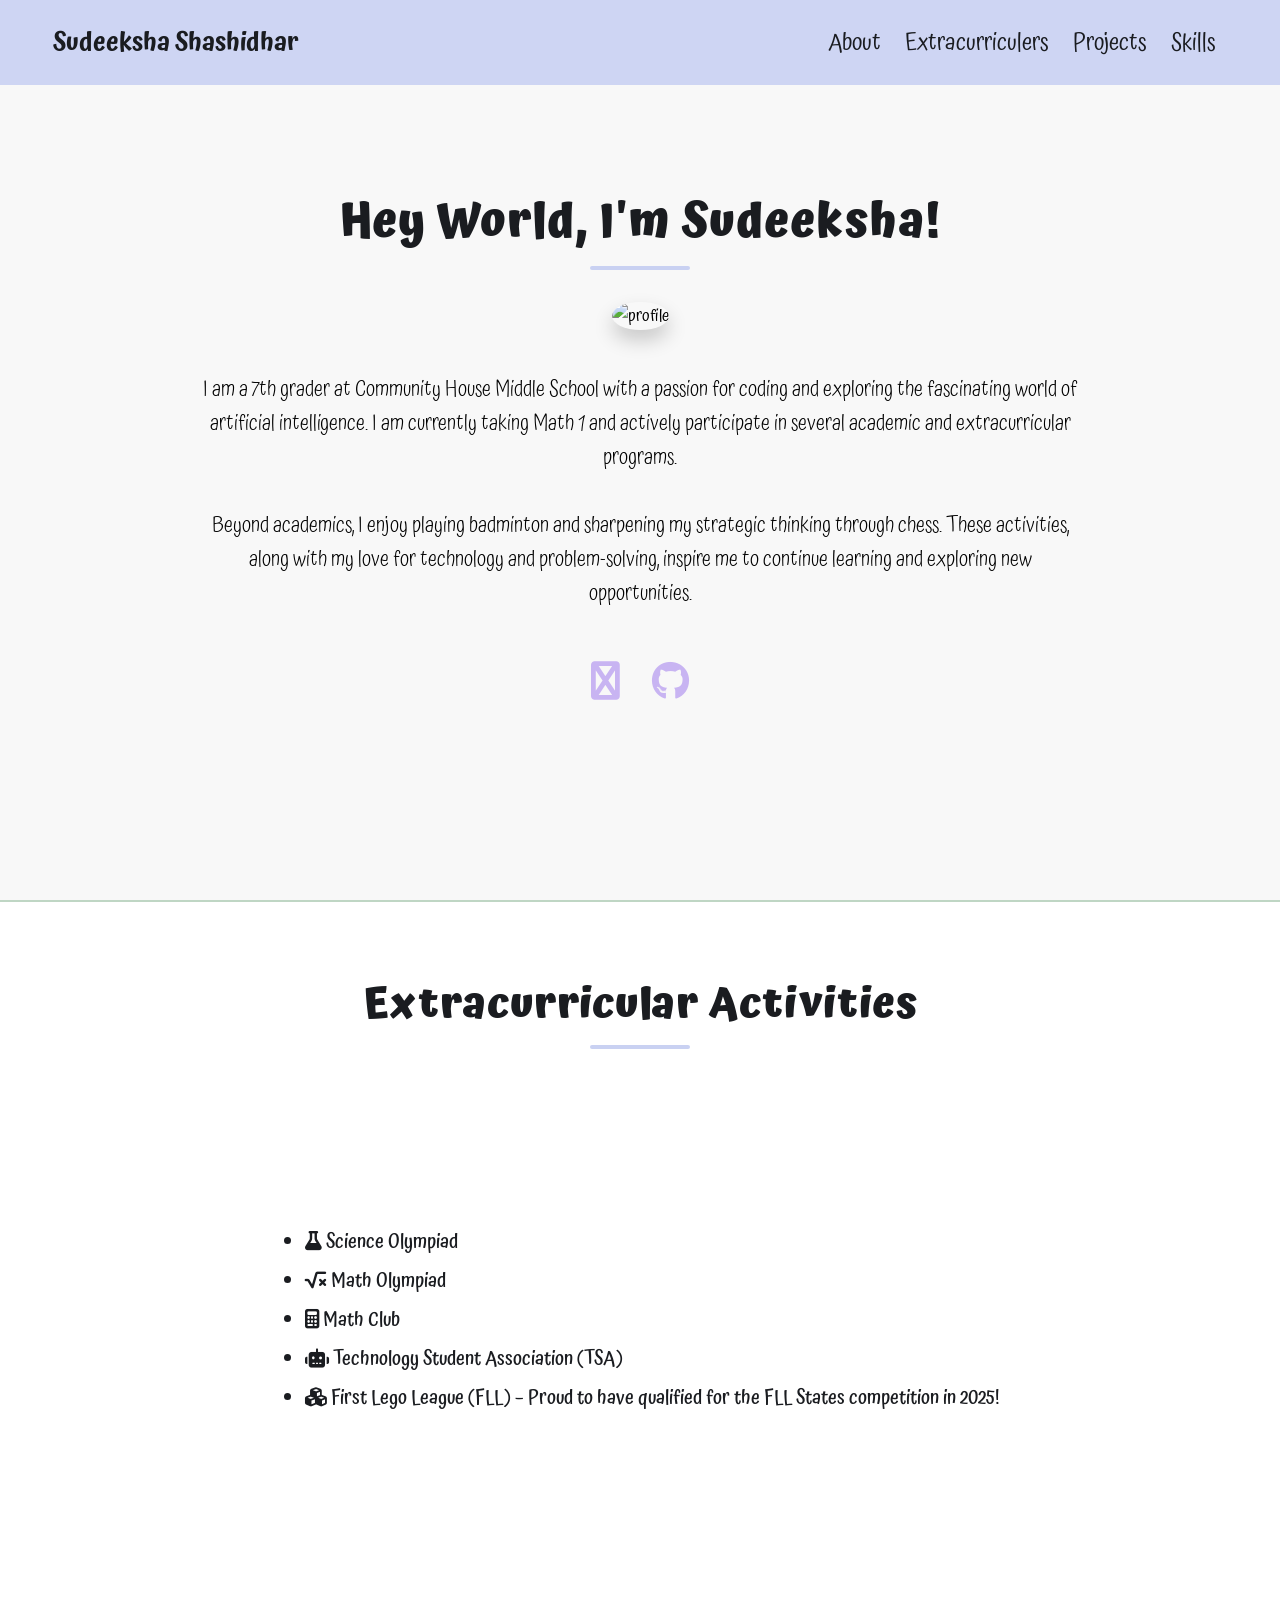
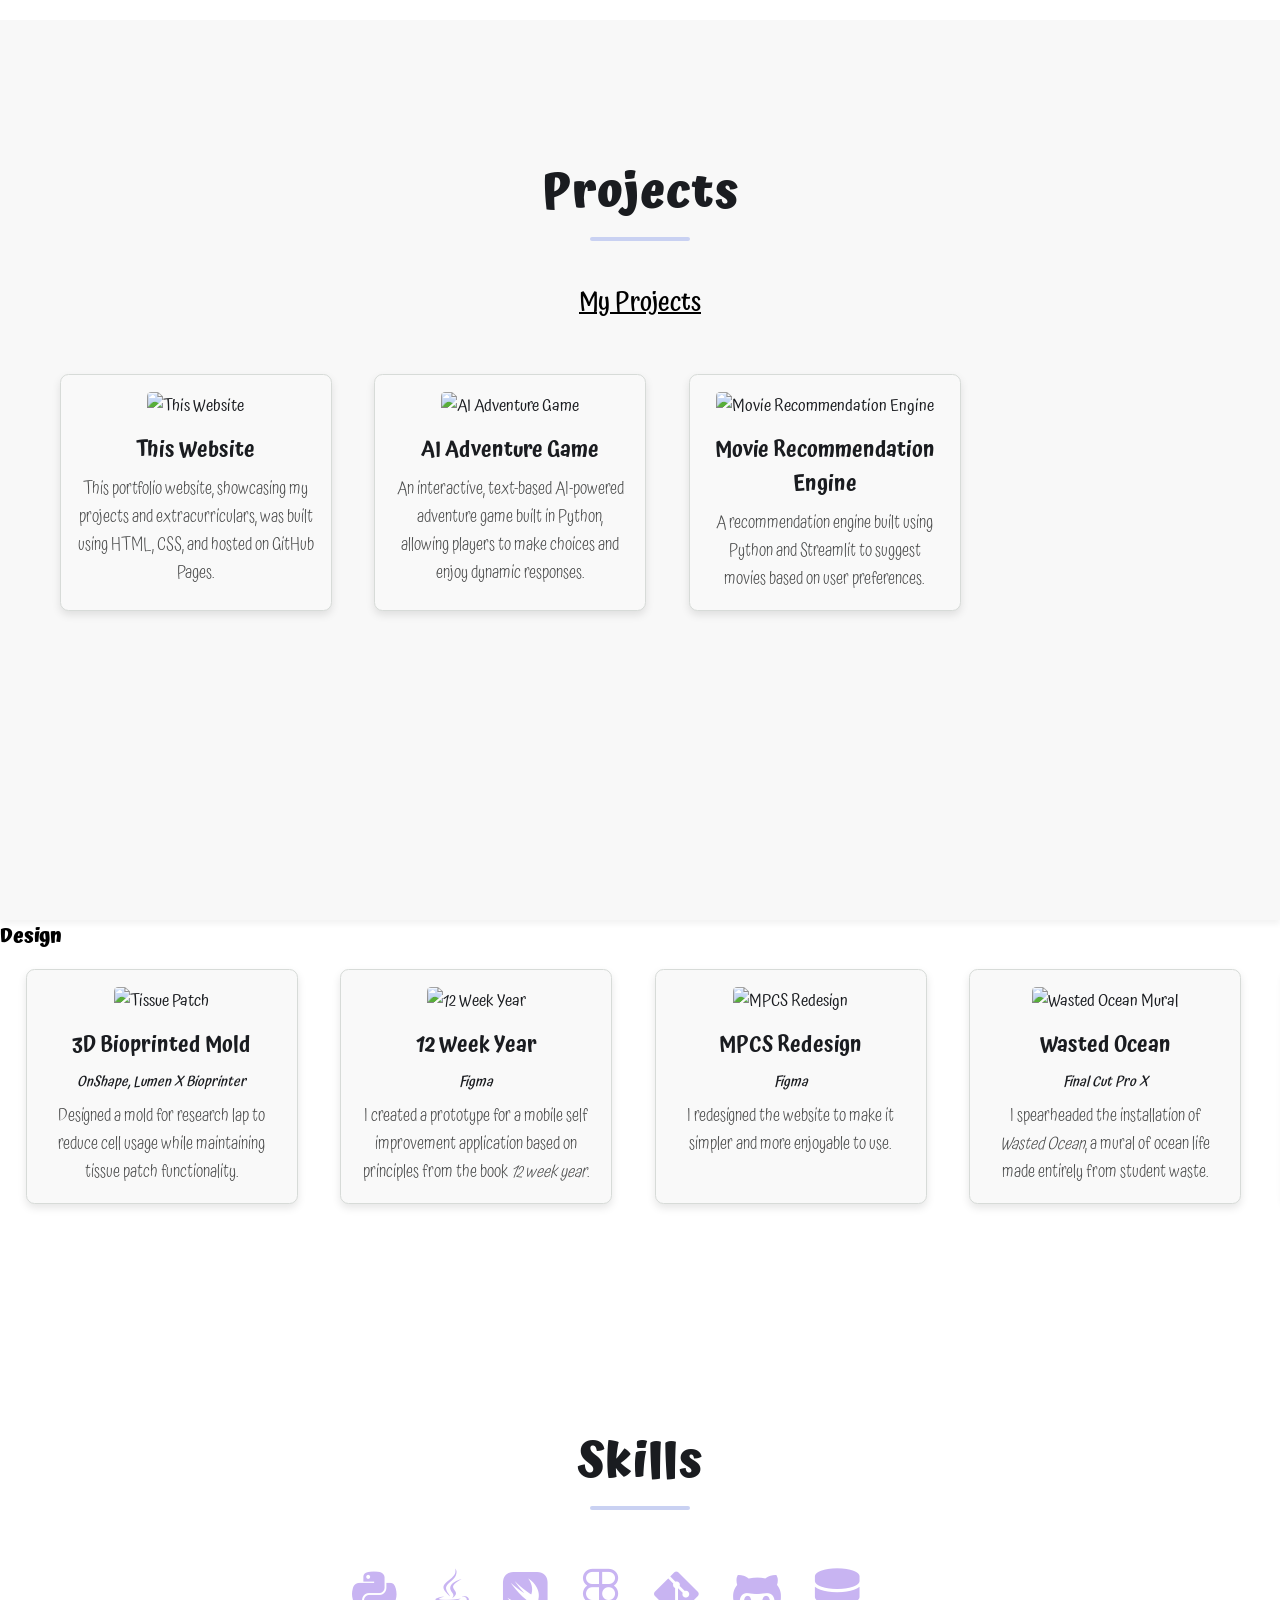
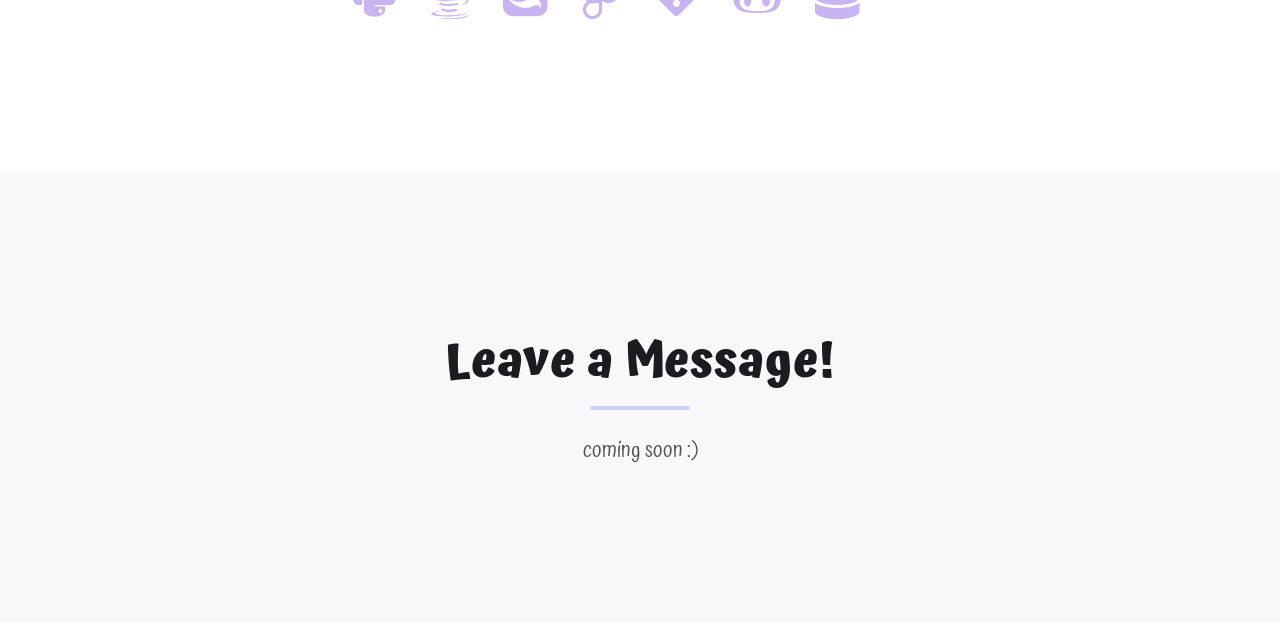
==== commit 4f313a7f: "m" ====
--- a/index.html
+++ b/index.html
@@ -67,56 +67,39 @@
     
         <!-- Software Projects Subsection -->
         <div class="project-subsection">
-            <h3>Software</h3>
+            <h3>My Projects</h3>
             <div class="projects-scroll-container">
+                <!-- Project 1: This Website -->
                 <a href="https://github.com/sudeekshashashidhar/sudeekshashashidhar.github.io" target="_blank" class="project-box">
-                    <img src="images/floppy-fish.png" alt="Floppy Fish">
-                    <h4>Website</h4>
-                    <h5><em>HTML and CSS</em></h5>
-                    <p>Floppy Fish is a spinoff of Flappy Bird built in Java. Instead 
-                        of gravity pulling the bird down, the buoyancy of the water pushes
-                        the fish up.
+                    <img src="images/website-preview.png" alt="This Website">
+                    <h4>This Website</h4>
+                    <p>
+                        This portfolio website, showcasing my projects and extracurriculars, was built using HTML, CSS, and hosted on GitHub Pages.
                     </p>
                 </a>
-                <a href="https://github.com/stephanieran/circles" target="_blank" class="project-box">
-                    <img src="images/circles-1.png" alt="Circles">
+    
+                <!-- Project 2: AI Adventure Game -->
+                <a href="https://github.com/sudeekshashashidhar/ai-adventure-game" target="_blank" class="project-box">
+                    <img src="images/ai-adventure-game.png" alt="AI Adventure Game">
                     <h4>AI Adventure Game</h4>
-                    <h5><em>Python</em></h5>
-                    <p>Circles is a photo sharing app with daily prompts to encourage
-                        small groups of families and friends to stay in touch.
+                    <p>
+                        An interactive, text-based AI-powered adventure game built in Python, allowing players to make choices and enjoy dynamic responses.
                     </p>
                 </a>
-                <a href="https://github.com/stephanieran/github-issues" target="_blank" class="project-box">
-                    <img src="images/github issues.png" alt="Github Issues">
-                    <h4>Movie Reccomendation Engine</h4>
-                    <h5><em>Python, TMDB API</em></h5>
+    
+                <!-- Project 3: Movie Recommendation Engine -->
+                <a href="https://github.com/sudeekshashashidhar/movie-recommendation-engine" target="_blank" class="project-box">
+                    <img src="images/movie-recommendation.png" alt="Movie Recommendation Engine">
+                    <h4>Movie Recommendation Engine</h4>
                     <p>
-                        Github Issues is an iOS mobile application to streamline
-                        open/closed GiHub Issues posted in popular open-source
-                        repos for simple access.
-                    </p>
-                </a>
-                <a href="https://github.com/stephanieran/chibi-luffy" target="_blank" class="project-box">
-                    <img src="images/chibi-luffy.png" alt="Chibi Luffy">
-                    <h4>Chibi Luffy</h4>
-                    <h5><em>Swift, GitHub REST API</em></h5>
-                    <p>
-                        Chibi Luffy is an Instagram bot that reposts anime memes scraped
-                        from Reddit.
-                    </p>
-                </a>
-                <a href="https://github.com/stephanieran/functional-adventure" target="_blank" class="project-box">
-                    <img src="images/haskell-text-game.png" alt="Functional Adventure">
-                    <h4>Functional Adventure</h4>
-                    <h5><em>Haskell</em></h5>
-                    <p>
-                        Functional adventure is a text-based adventure game with the goal of
-                         traversing the map to find a specific item.
+                        A recommendation engine built using Python and Streamlit to suggest movies based on user preferences.
                     </p>
                 </a>
             </div>
         </div>
-    
+    </section>    
+  
+                    
         <!-- Design Projects Subsection -->
         <div class="project-subsection">
             <h3>Design</h3>
@@ -164,7 +147,7 @@
         </div>
     </section>    
 
-    
+
     <div class="divider"></div>
     <section id="skills-section">
         <h2>Skills</h2>
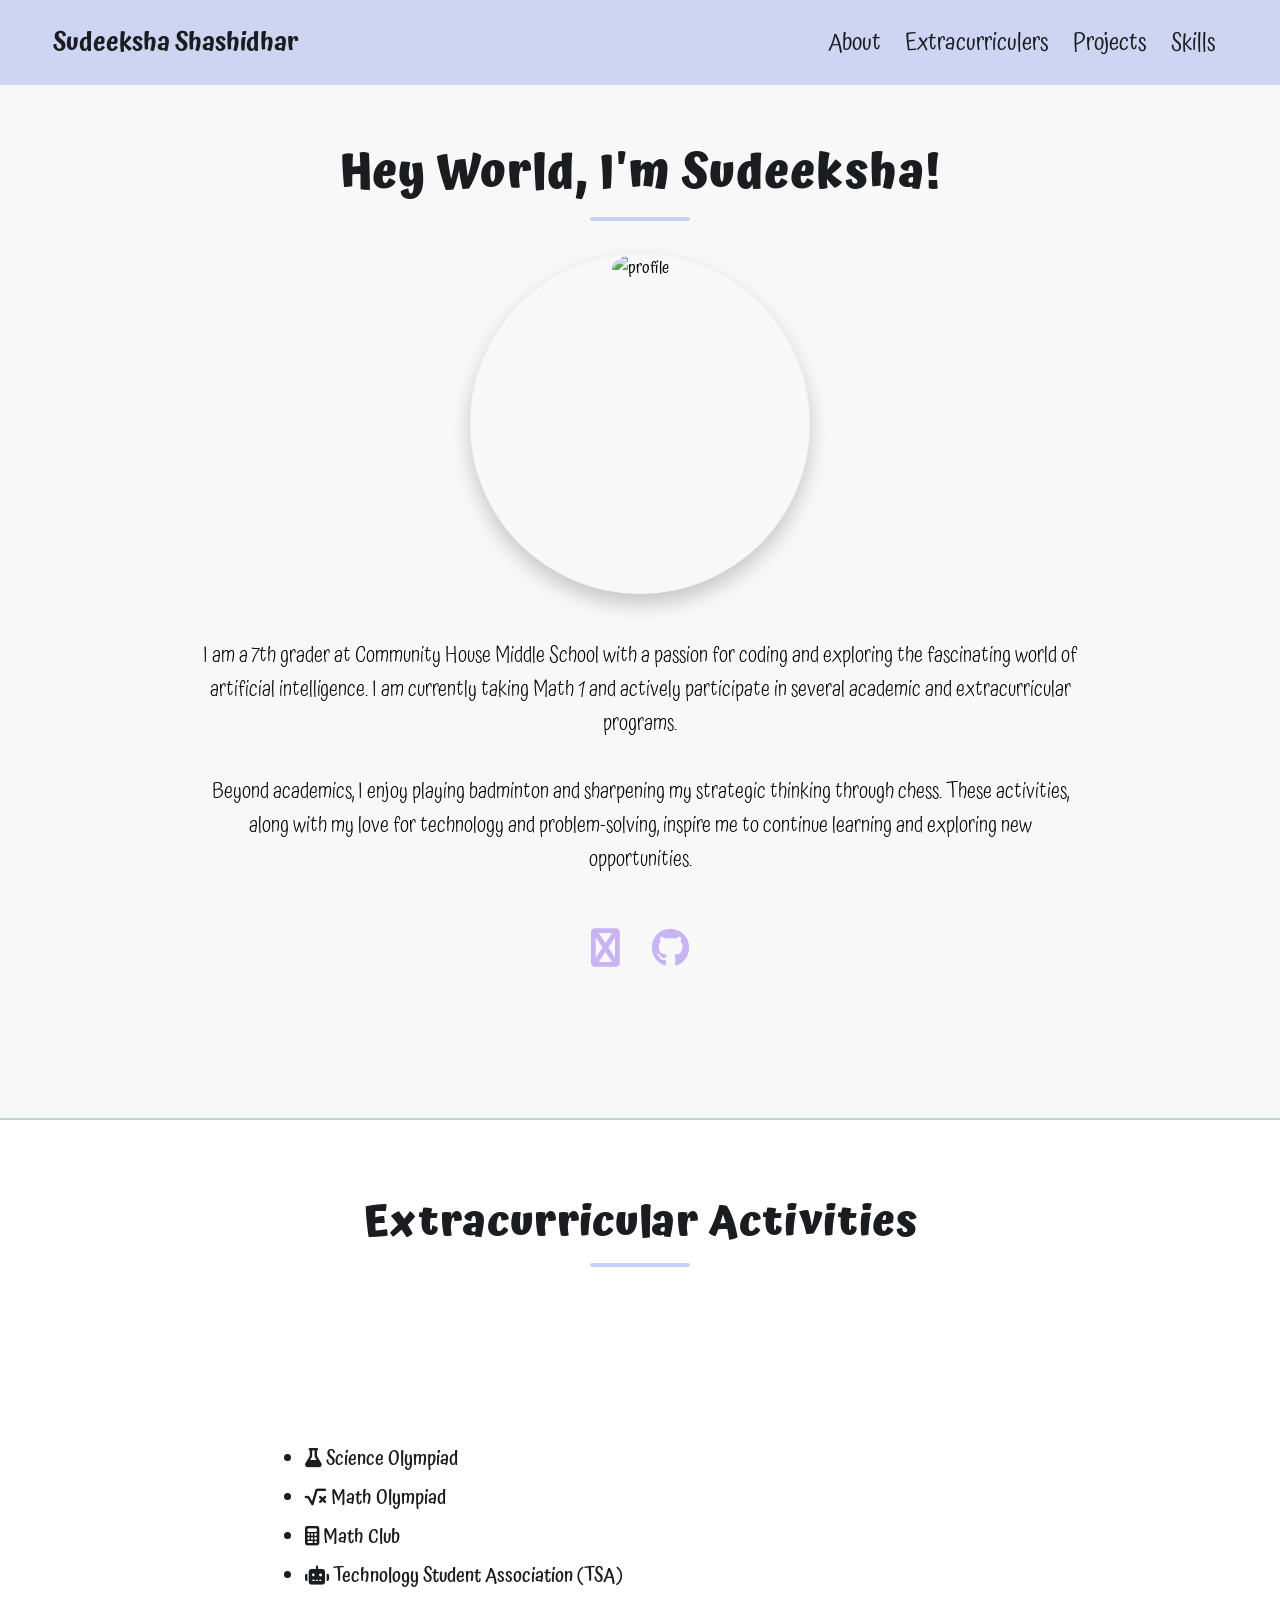
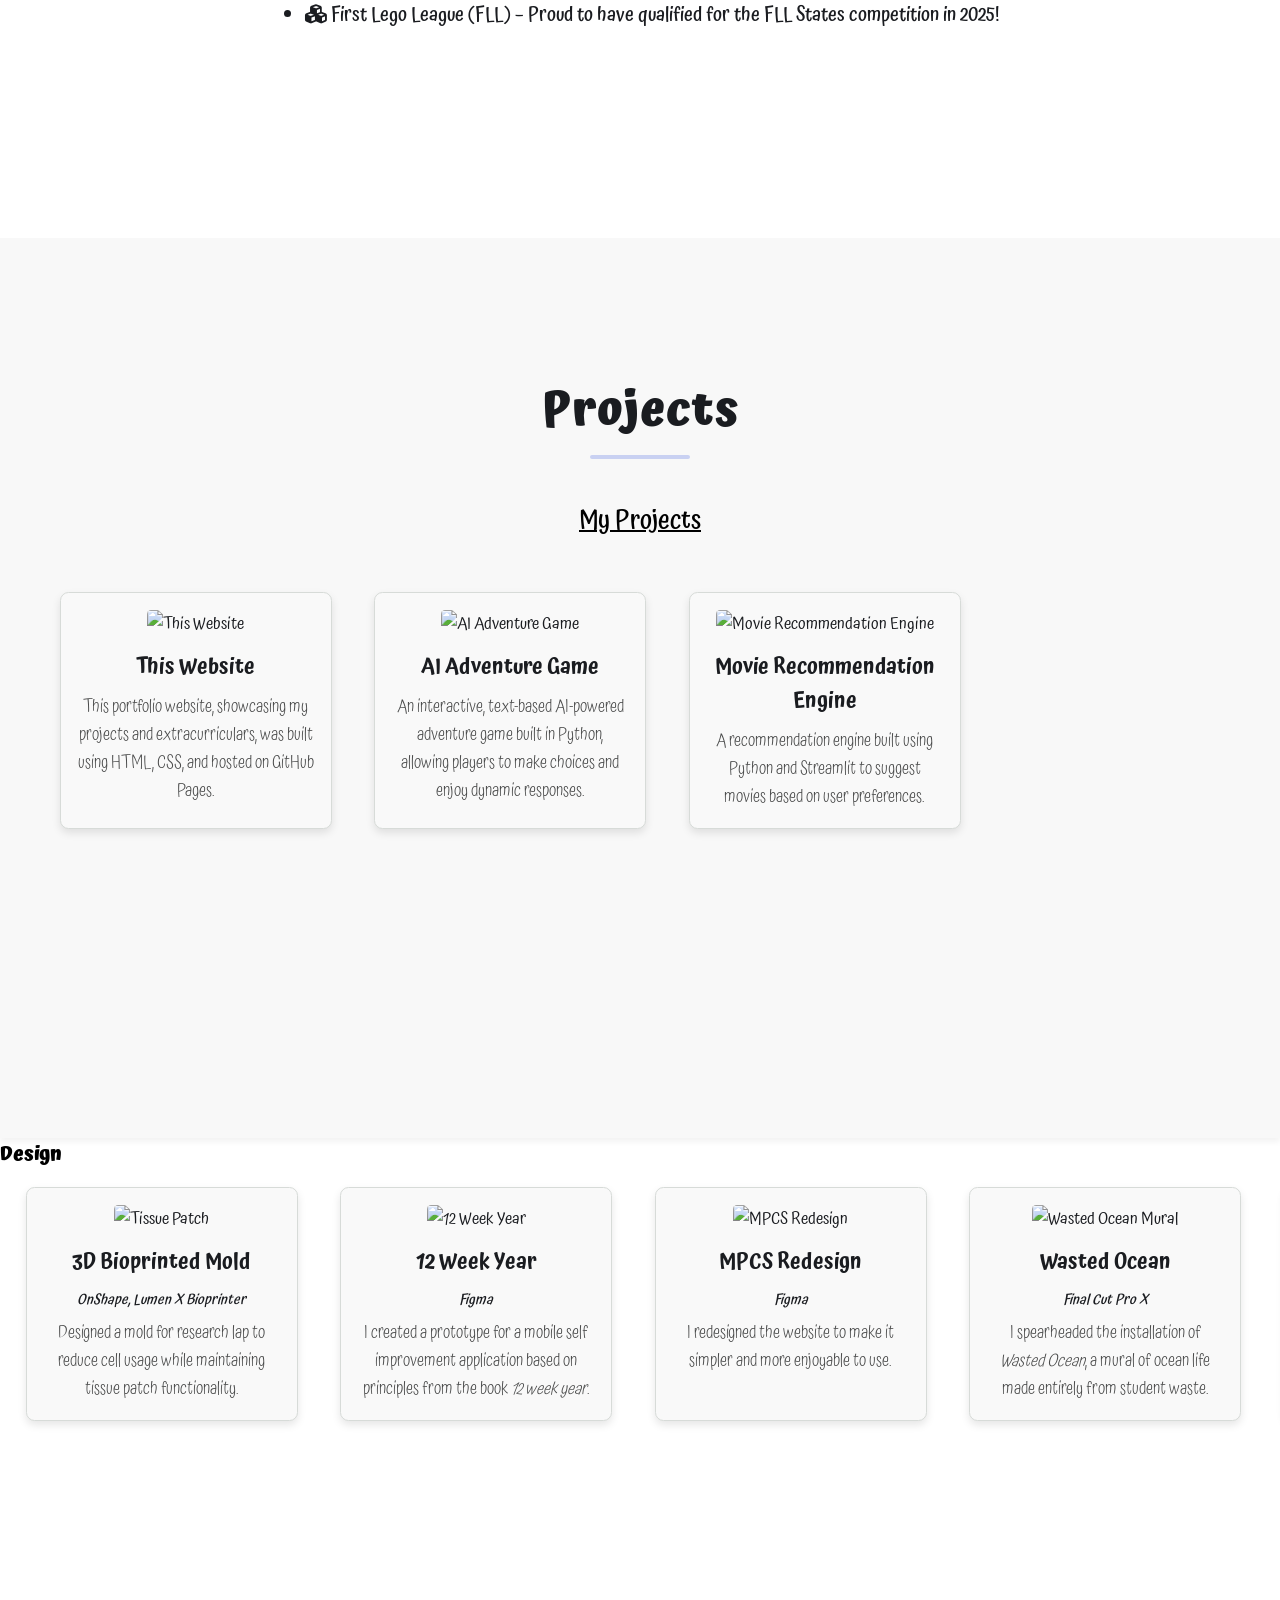
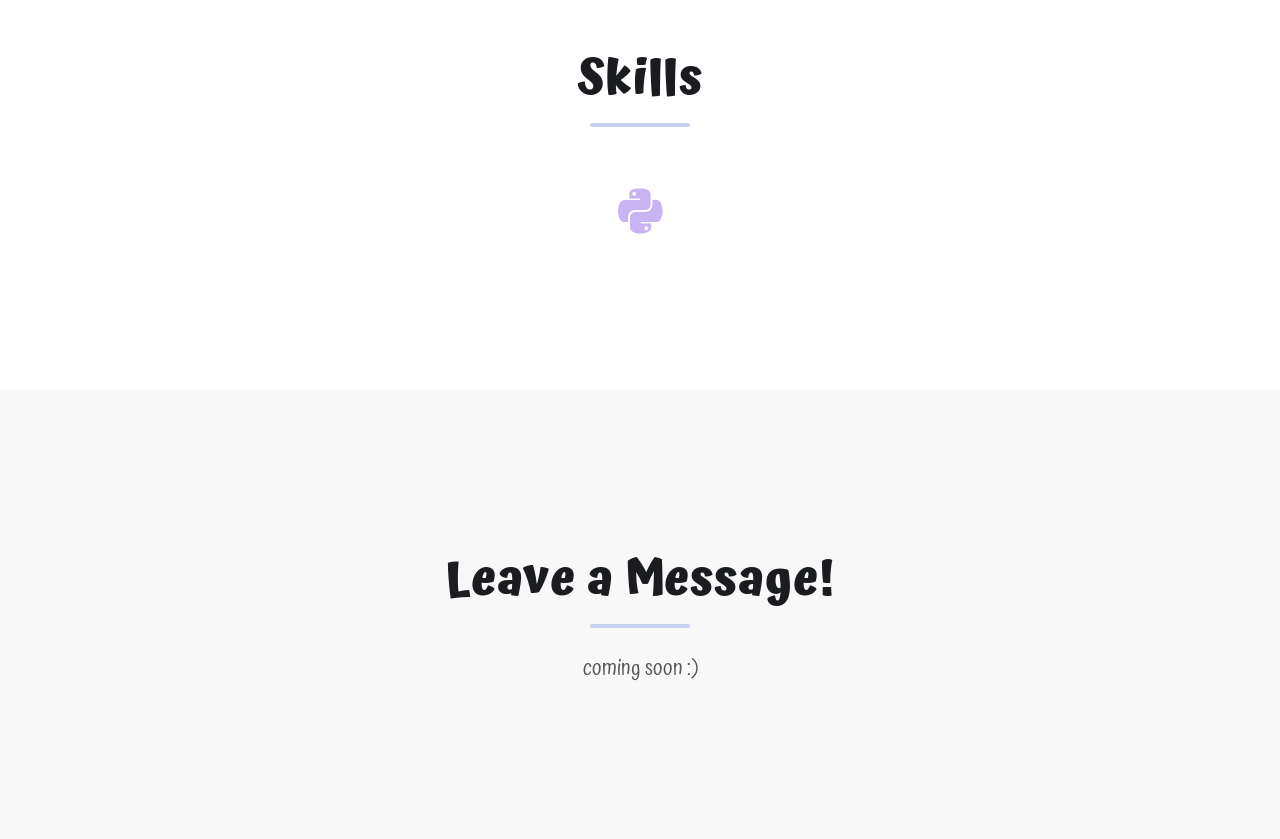
==== commit 70d486eb: "profile addeD" ====
--- a/index.html
+++ b/index.html
@@ -29,7 +29,7 @@
     <section id="about-section">
         <h2>Hey World, I'm Sudeeksha!</h2>
         <div class="profile">
-            <img src="images/profile.jpg" alt="profile">
+            <img src="images/profile.png" alt="profile">
         </div>
         <div class="bio">
             <p>
@@ -153,14 +153,6 @@
         <h2>Skills</h2>
         <div class="skills-container">
             <i class="fa-brands fa-python"></i>
-            <i class="fa-brands fa-java"></i>
-            <i class="fa-brands fa-swift"></i>
-            <i class="fa-brands fa-figma"></i>
-            <i class="fa-brands fa-git-alt"></i>
-            <i class="fa-brands fa-github-alt"></i>
-            <i class="fa-solid fa-database"></i>
-            <i class="devicon-r-plain"></i>
-            <i class="devicon-c-plain-wordmark"></i>
         </div>
     </section>
     <div class="divider"></div>
--- a/style.css
+++ b/style.css
@@ -124,15 +124,27 @@
     font-weight: 700;
 }
 
+
 #about-section .profile {
-    margin-bottom: 2rem;
-}
-
-#about-section .profile img {
     width: 20rem;
+    height: 20rem;
+    overflow: hidden;
     margin-top: 1rem;
+    margin-bottom: 37px;
     border-radius: 50%;
     box-shadow: 0 10px 20px rgba(0, 0, 0, 0.2);
+}
+
+#about-section .profile img {
+    width: 100%;
+    height: 100%;
+    border-radius: 50%;
+    object-fit: cover;
+    transition: transform 0.4s ease;
+}
+
+#about-section .profile img:hover {
+    transform: scale(1.2);
 }
 
 #about-section .bio {
@@ -407,8 +419,13 @@
         margin: 0 0.5rem;
     }
 
-    #about-section .headshot img {
-        width: 18rem;
+    #about-section .profile {
+        width: 16rem;
+        height: 16rem;
+    }
+
+    #projects-section .project-box {
+        flex: 0 0 14rem;
     }
 
     #projects-section .project-box {
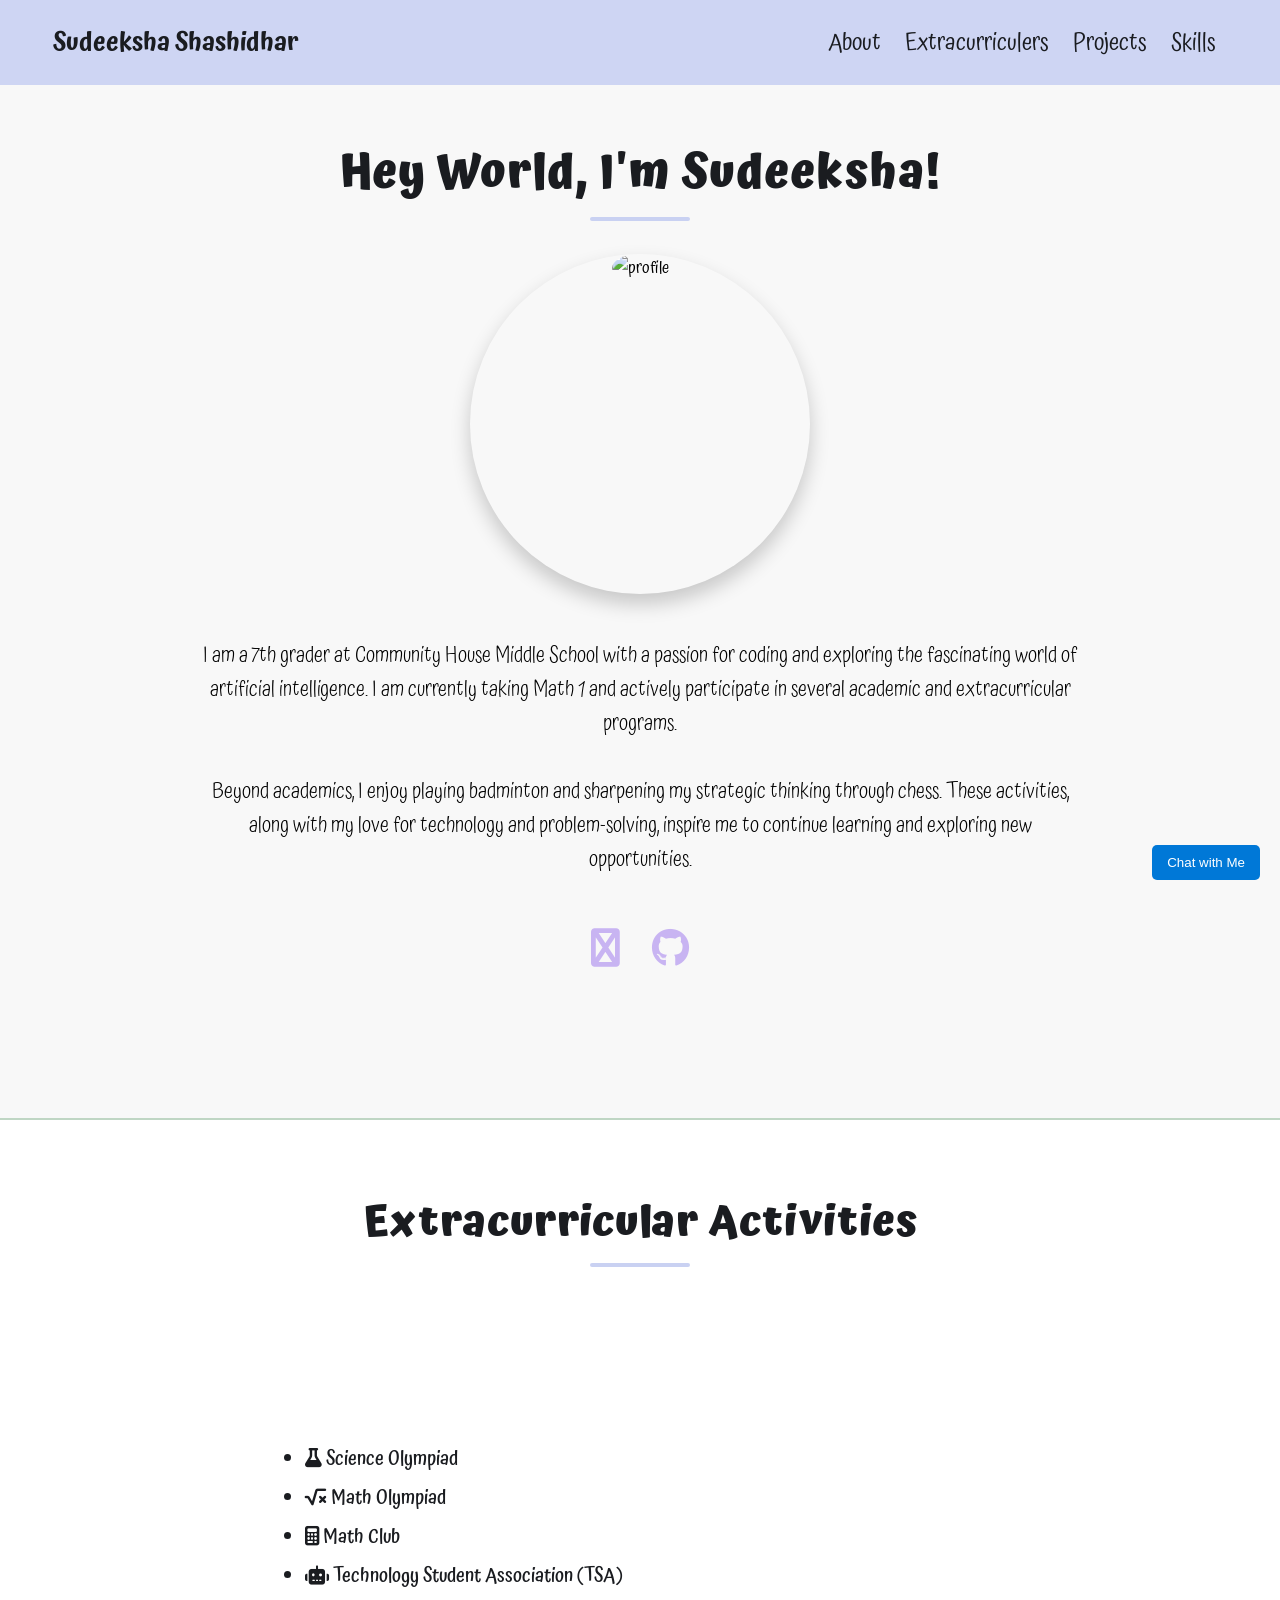
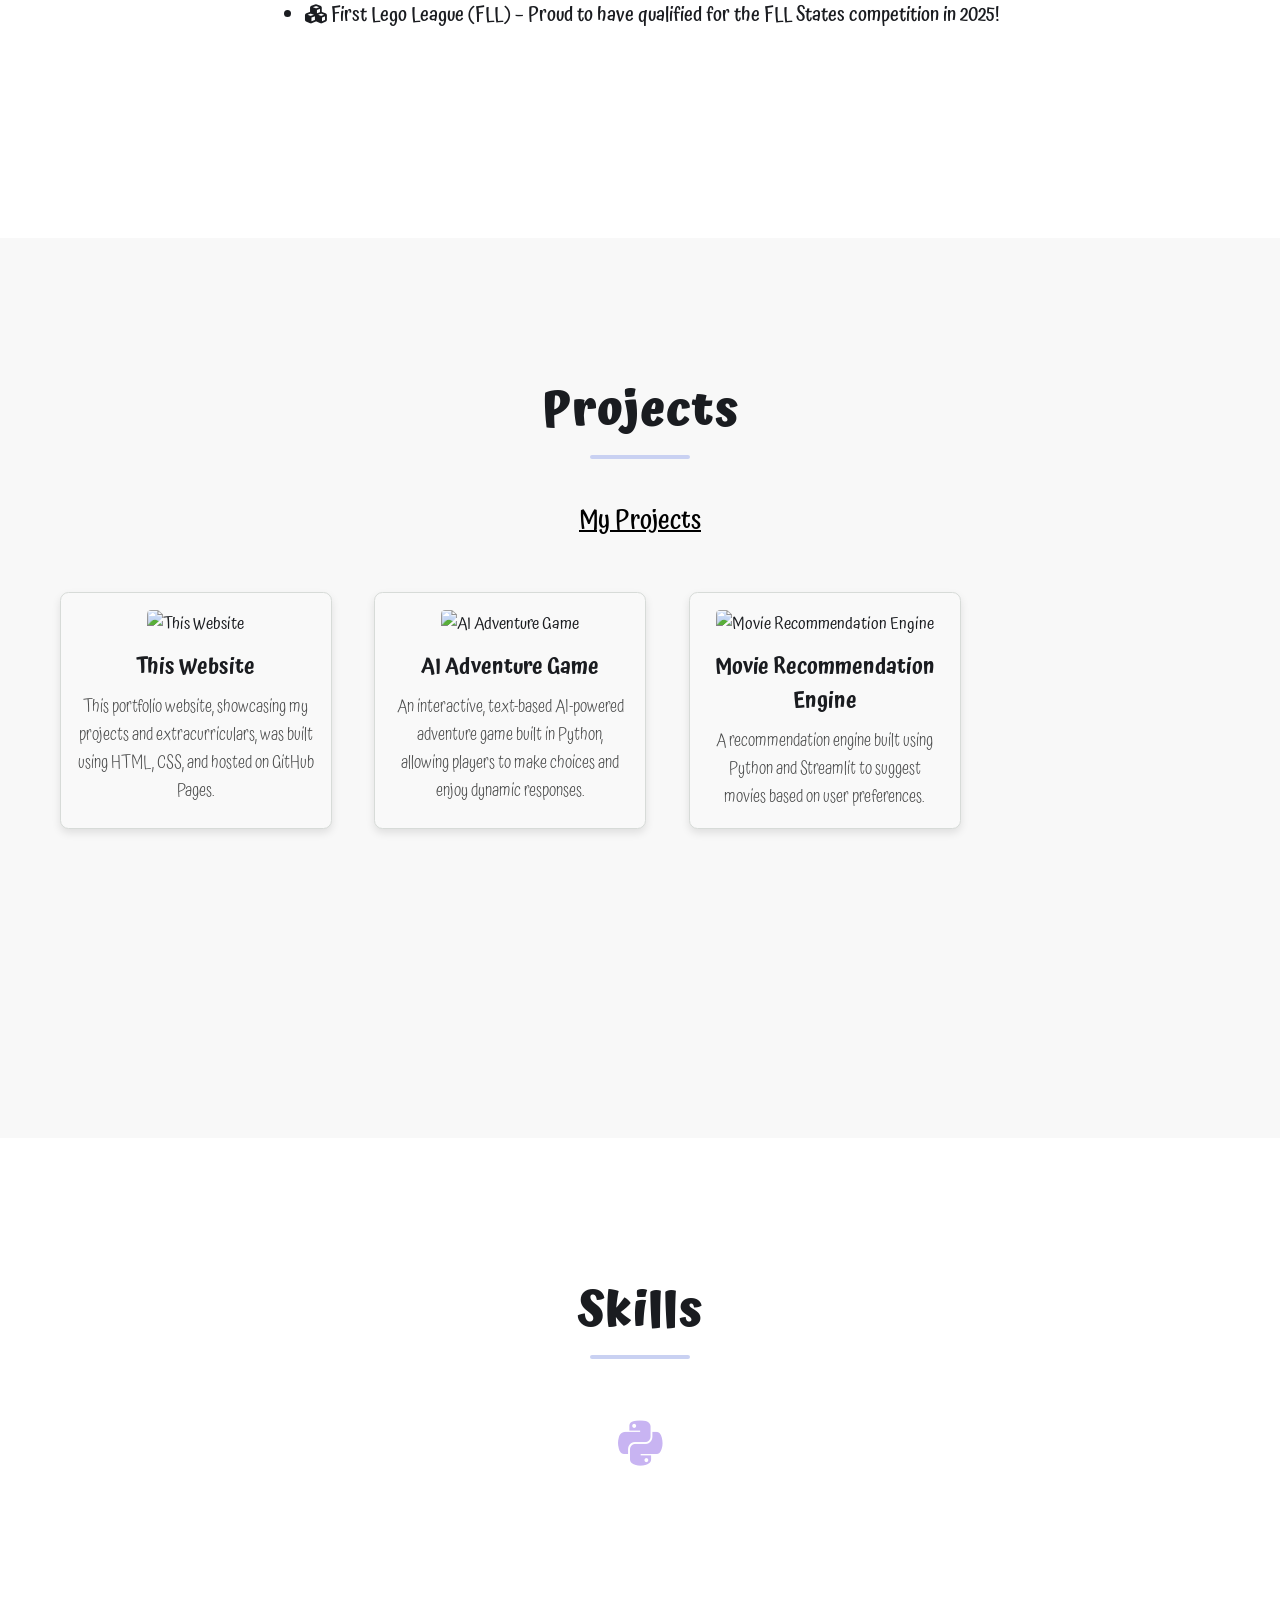
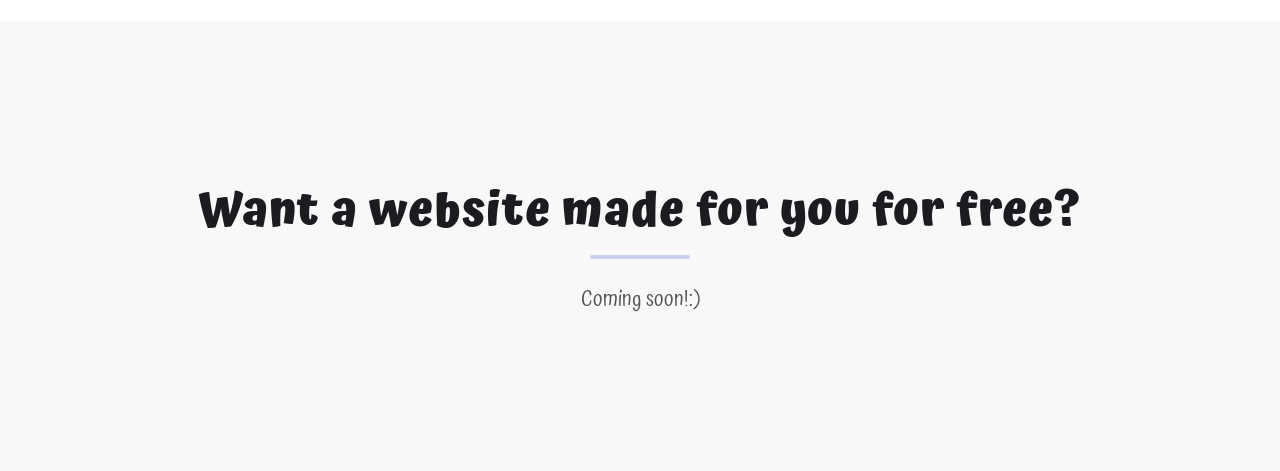
==== commit 06f853aa: "chat" ====
--- a/index.html
+++ b/index.html
@@ -98,55 +98,6 @@
             </div>
         </div>
     </section>    
-  
-                    
-        <!-- Design Projects Subsection -->
-        <div class="project-subsection">
-            <h3>Design</h3>
-            <div class="projects-scroll-container">
-                <a href="https://hibinolab.com/" target="_blank" class="project-box">
-                    <img src="images/tissue-patch-1.png" alt="Tissue Patch">
-                    <h4>3D Bioprinted Mold</h4>
-                    <h5><em>OnShape, Lumen X Bioprinter</em></h5>
-                    <p>Designed a mold for research lap to reduce cell usage while maintaining tissue patch functionality.</p>
-                </a>
-                <a href="https://www.figma.com/file/LbgAdL6kVLjecPz1XYQLRs/12weekyear?type=design&node-id=0-1&mode=design&t=NSBiFfataJC4wMu8-0\" target="_blank" class="project-box">
-                    <img src="images/twelve-week-year.png" alt="12 Week Year">
-                    <h4>12 Week Year</h4>
-                    <h5><em>Figma</em></h5>
-                    <p>I created a prototype for a mobile self improvement application based on principles from the book <em>12 week year</em>.</p>
-                </a>
-                <a href="https://www.figma.com/design/dgGOVpe334IiQeQ48oHi7n/Course-Registration?node-id=0-1&p=f&t=1DJRWMw4xOXlk2TY-0" target="_blank" class="project-box">
-                    <img src="images/mpcs-redesign.png" alt="MPCS Redesign">
-                    <h4>MPCS Redesign</h4>
-                    <h5><em>Figma</em></h5>
-                    <p>I redesigned the website to make it simpler and more enjoyable to use.</p>
-                </a>
-                
-                <a href="https://youtu.be/9gVfe0mJjMQ" target=_blank class="project-box">
-                    <img src="images/wasted-ocean-1.png" alt="Wasted Ocean Mural">
-                    <h4>Wasted Ocean</h4>
-                    <h5><em>Final Cut Pro X</em></h5>
-                    <p>I spearheaded the installation of <em>Wasted Ocean</em>, a mural of ocean life made entirely from student waste.</p>
-                </a>
-                
-                <a href="https://www.figma.com/design/ldmrdlXEzcKOQCGWQD9hzG/Assignment-5---Native-App-with-Retention?node-id=0-1&p=f&t=SH0RlarLtnl9onec-0" target="_blank" class="project-box">
-                    <img src="images/job-seaerch-design.png" alt="Job Search App">
-                    <h4>Job Search App</h4>
-                    <h5><em>Figma</em></h5>
-                    <p>I designed a simple native job search iOS app targeted towards new grads.</p>
-                </a>
-                <a href="https://www.figma.com/design/ugfzGq3DAgZKZX5YzDI2vE/RecipeWebsite?node-id=0-1&p=f&t=aRh6L1fb70qqi10w-0" target="_blank" class="project-box">
-                    <img src="images/lunisolar.png" alt="Lunisolar">
-                    <h4>Lunisolar</h4>
-                    <h5><em>Figma</em></h5>
-                    <p>I designed a simple recipe website page inspired by the Lunar New Year.</p>
-                </a>
-                
-            </div>
-        </div>
-    </section>    
-
 
     <div class="divider"></div>
     <section id="skills-section">
@@ -157,8 +108,20 @@
     </section>
     <div class="divider"></div>
     <section id="leave-message-section">
-        <h2>Leave a Message!</h2>
-        <p>coming soon :)</p>
+        <h2>Want a website made for you for free?</h2>
+        <p>Coming soon!:)</p>
     </section>
+
+    <!-- Chatbot Container -->
+    <div id="chatbot-container">
+        <button id="chatbot-toggle">Chat with Me</button>
+        <div id="chatbot-box" style="display: none;">
+            <div id="chatbot-messages"></div>
+            <input id="chatbot-input" type="text" placeholder="Type your message..." />
+            <button id="chatbot-send">Send</button>
+        </div>
+    </div>
+
+    <script src="chatbot.js"></script>
 </body>
 </html>
--- a/style.css
+++ b/style.css
@@ -408,6 +408,63 @@
     font-size: 0.875rem;
 }
 
+/* Chatbot Container */
+#chatbot-container {
+    position: fixed;
+    bottom: 20px;
+    right: 20px;
+    z-index: 1000;
+}
+
+/* Chatbot Toggle Button */
+#chatbot-toggle {
+    background-color: #0078d7;
+    color: white;
+    border: none;
+    border-radius: 5px;
+    padding: 10px 15px;
+    cursor: pointer;
+}
+
+/* Chatbot Box */
+#chatbot-box {
+    width: 300px;
+    height: 400px;
+    background: white;
+    border: 1px solid #ccc;
+    border-radius: 10px;
+    display: flex;
+    flex-direction: column;
+    box-shadow: 0px 4px 8px rgba(0, 0, 0, 0.1);
+    overflow: hidden;
+}
+
+/* Chatbot Messages */
+#chatbot-messages {
+    flex: 1;
+    padding: 10px;
+    overflow-y: auto;
+    border-bottom: 1px solid #ccc;
+}
+
+/* Chatbot Input and Button */
+#chatbot-input {
+    border: 1px solid #ccc;
+    border-radius: 5px;
+    padding: 8px;
+    flex-grow: 1;
+    margin-right: 5px;
+}
+
+#chatbot-send {
+    background-color: #0078d7;
+    color: white;
+    border: none;
+    padding: 8px 10px;
+    border-radius: 5px;
+    cursor: pointer;
+}
+
 /* Media Queries for Responsiveness */
 @media (max-width: 992px) {
     nav .left a {
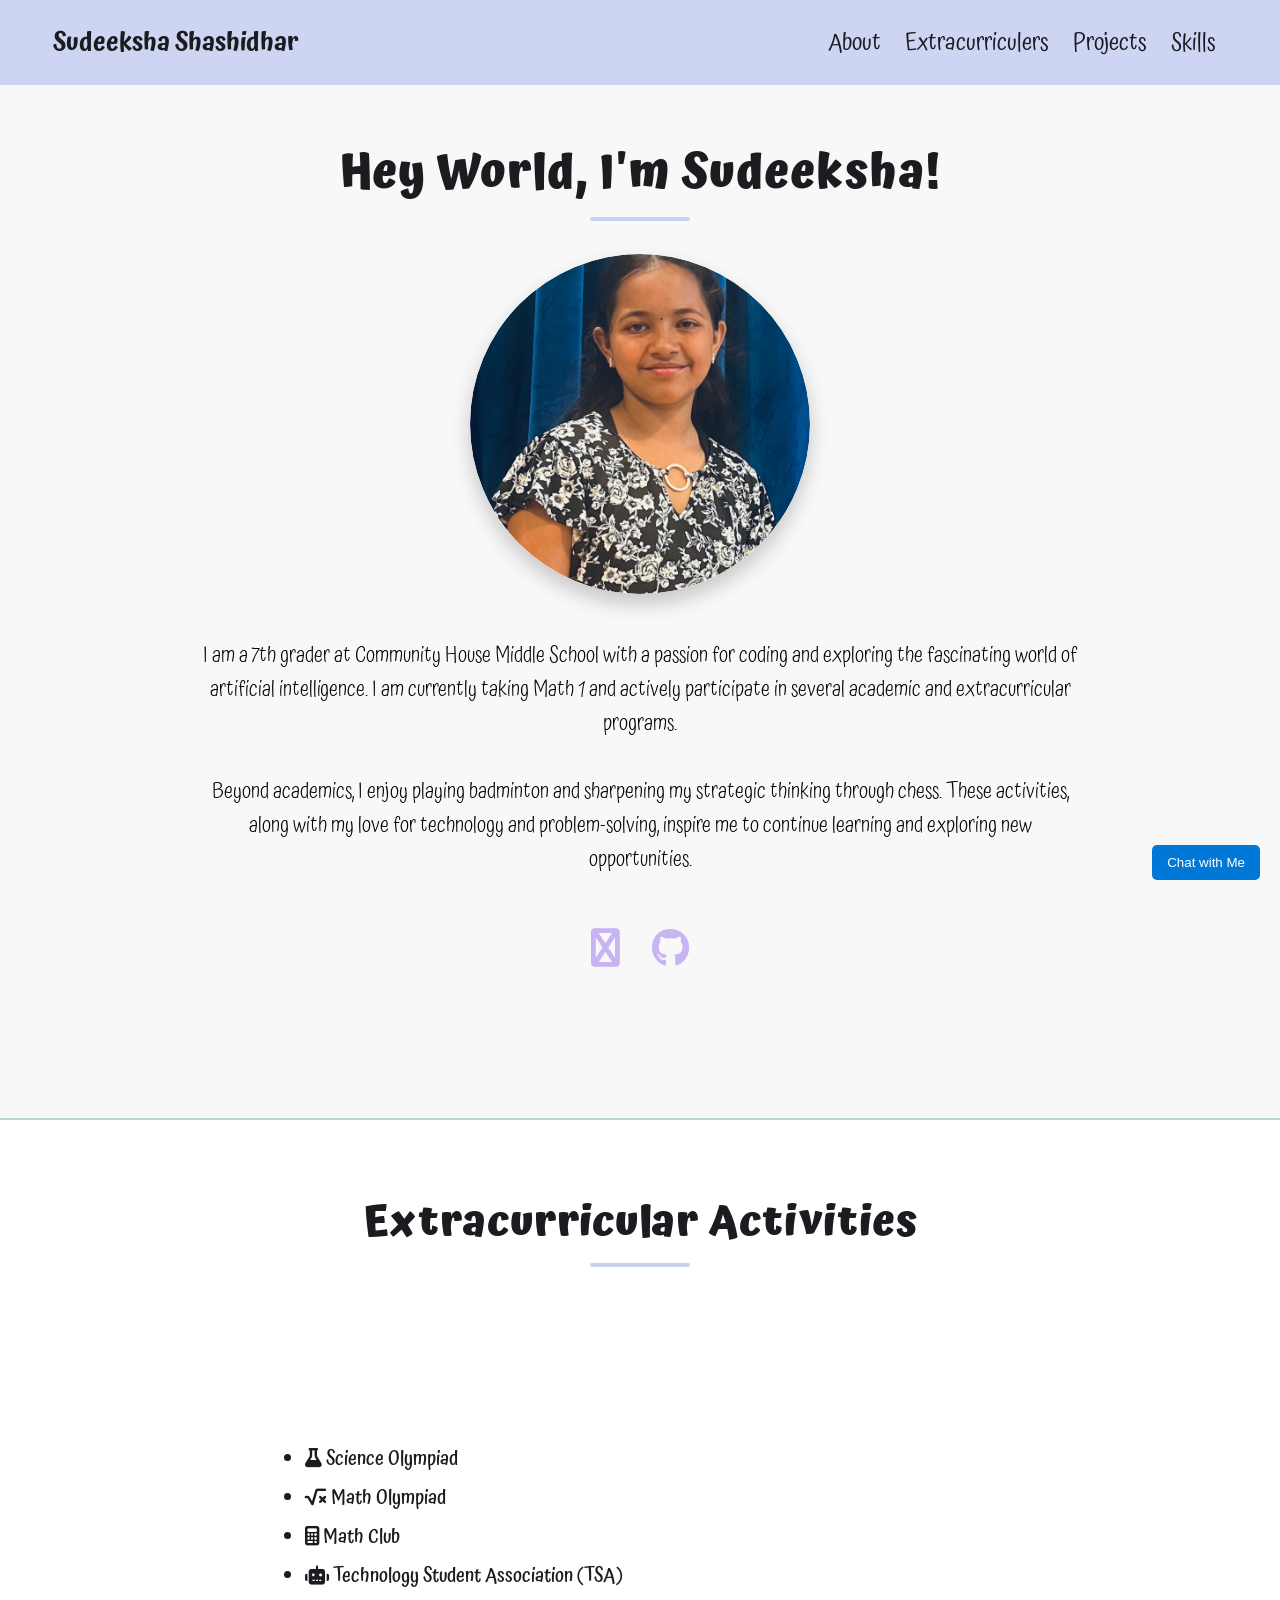
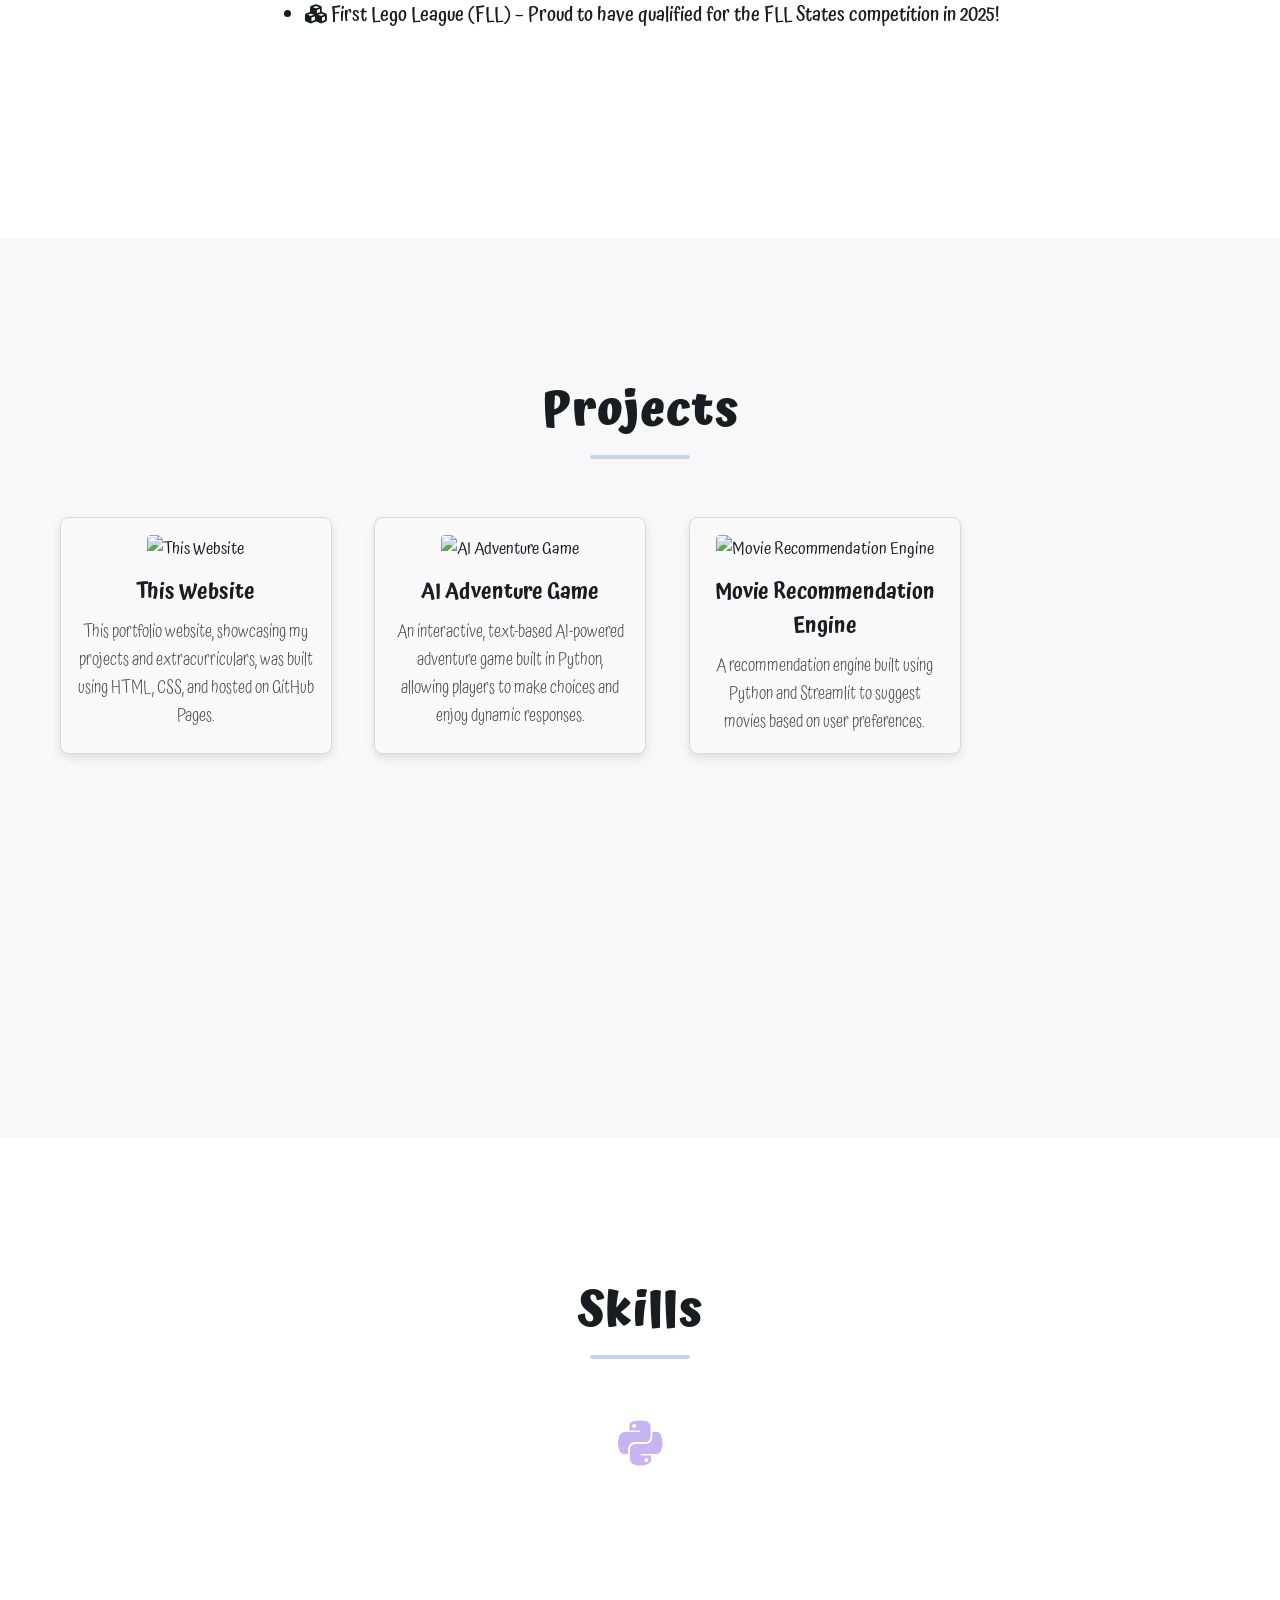
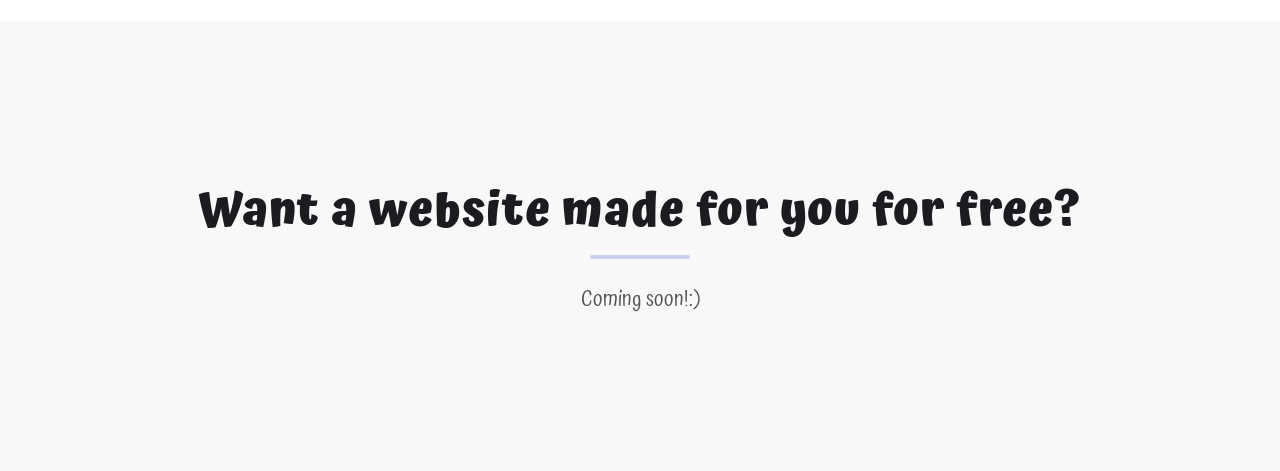
==== commit 759ba405: "image" ====
--- a/index.html
+++ b/index.html
@@ -67,7 +67,6 @@
     
         <!-- Software Projects Subsection -->
         <div class="project-subsection">
-            <h3>My Projects</h3>
             <div class="projects-scroll-container">
                 <!-- Project 1: This Website -->
                 <a href="https://github.com/sudeekshashashidhar/sudeekshashashidhar.github.io" target="_blank" class="project-box">
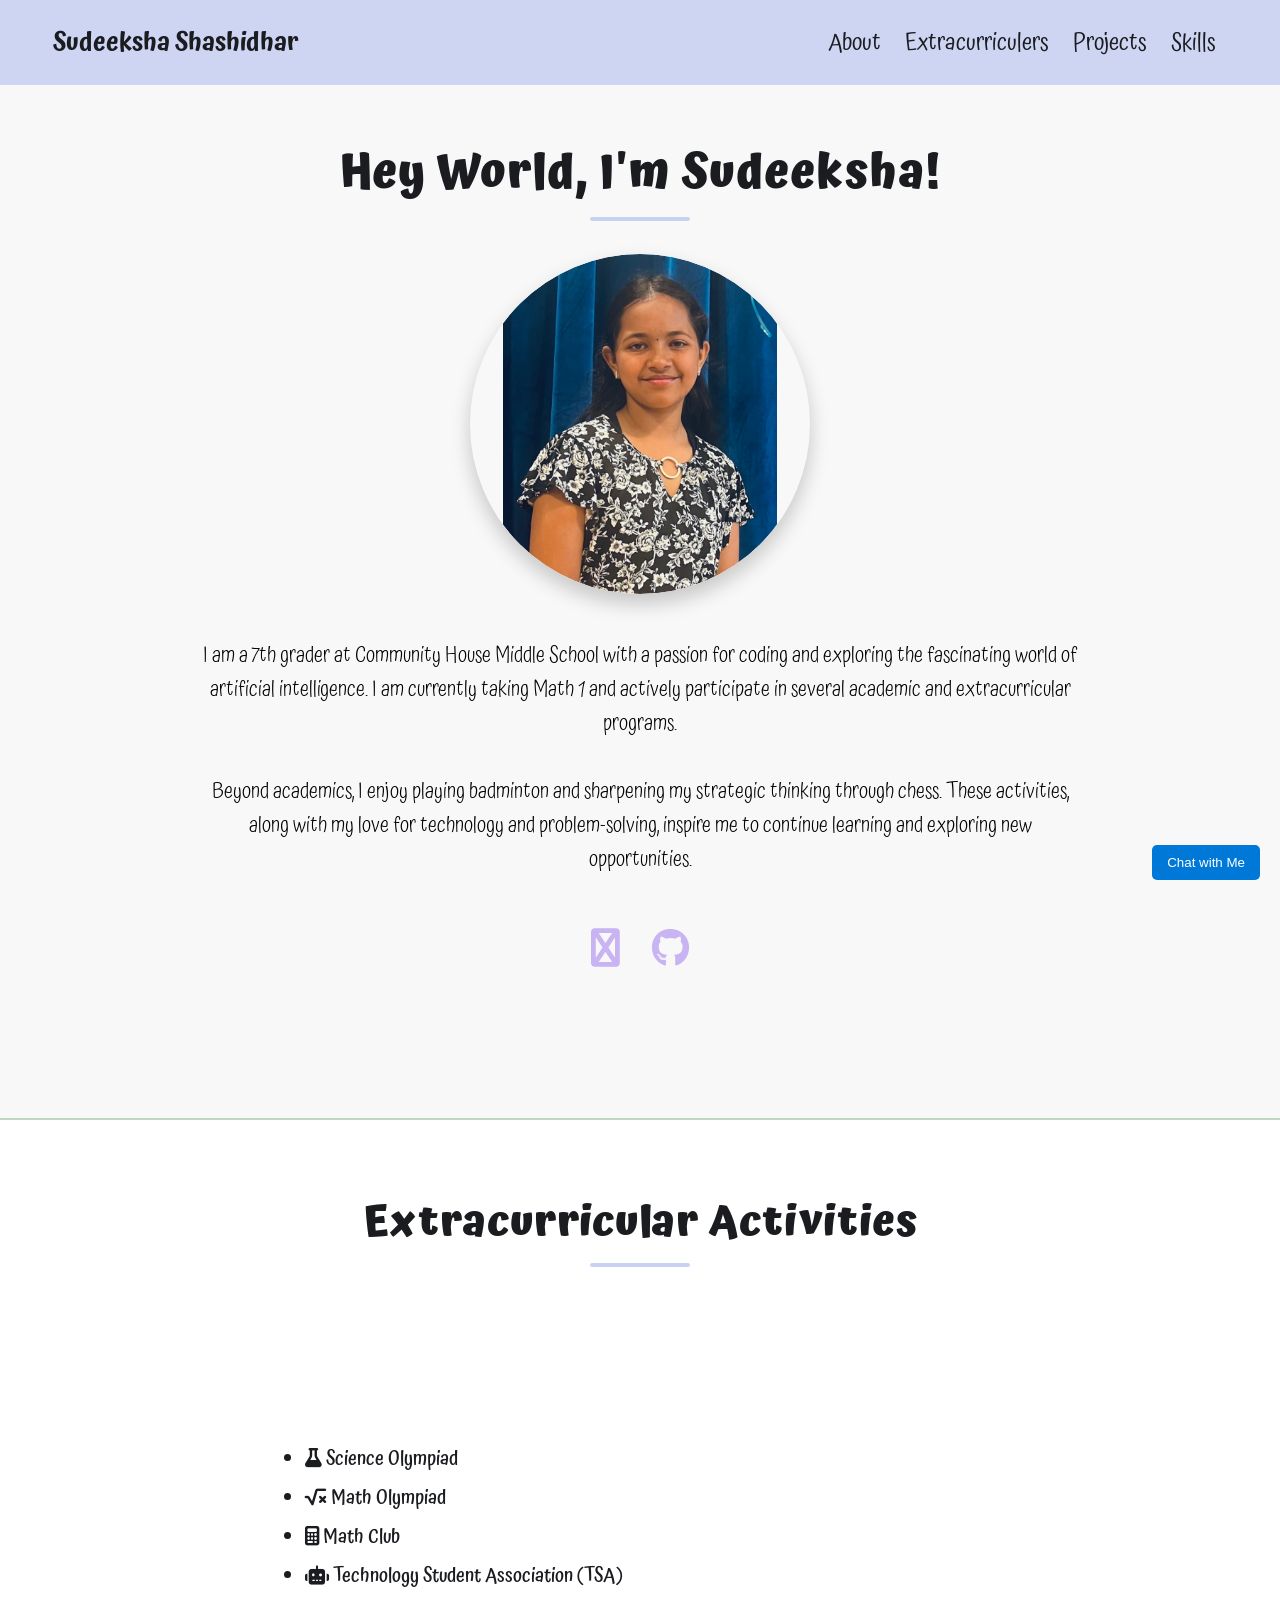
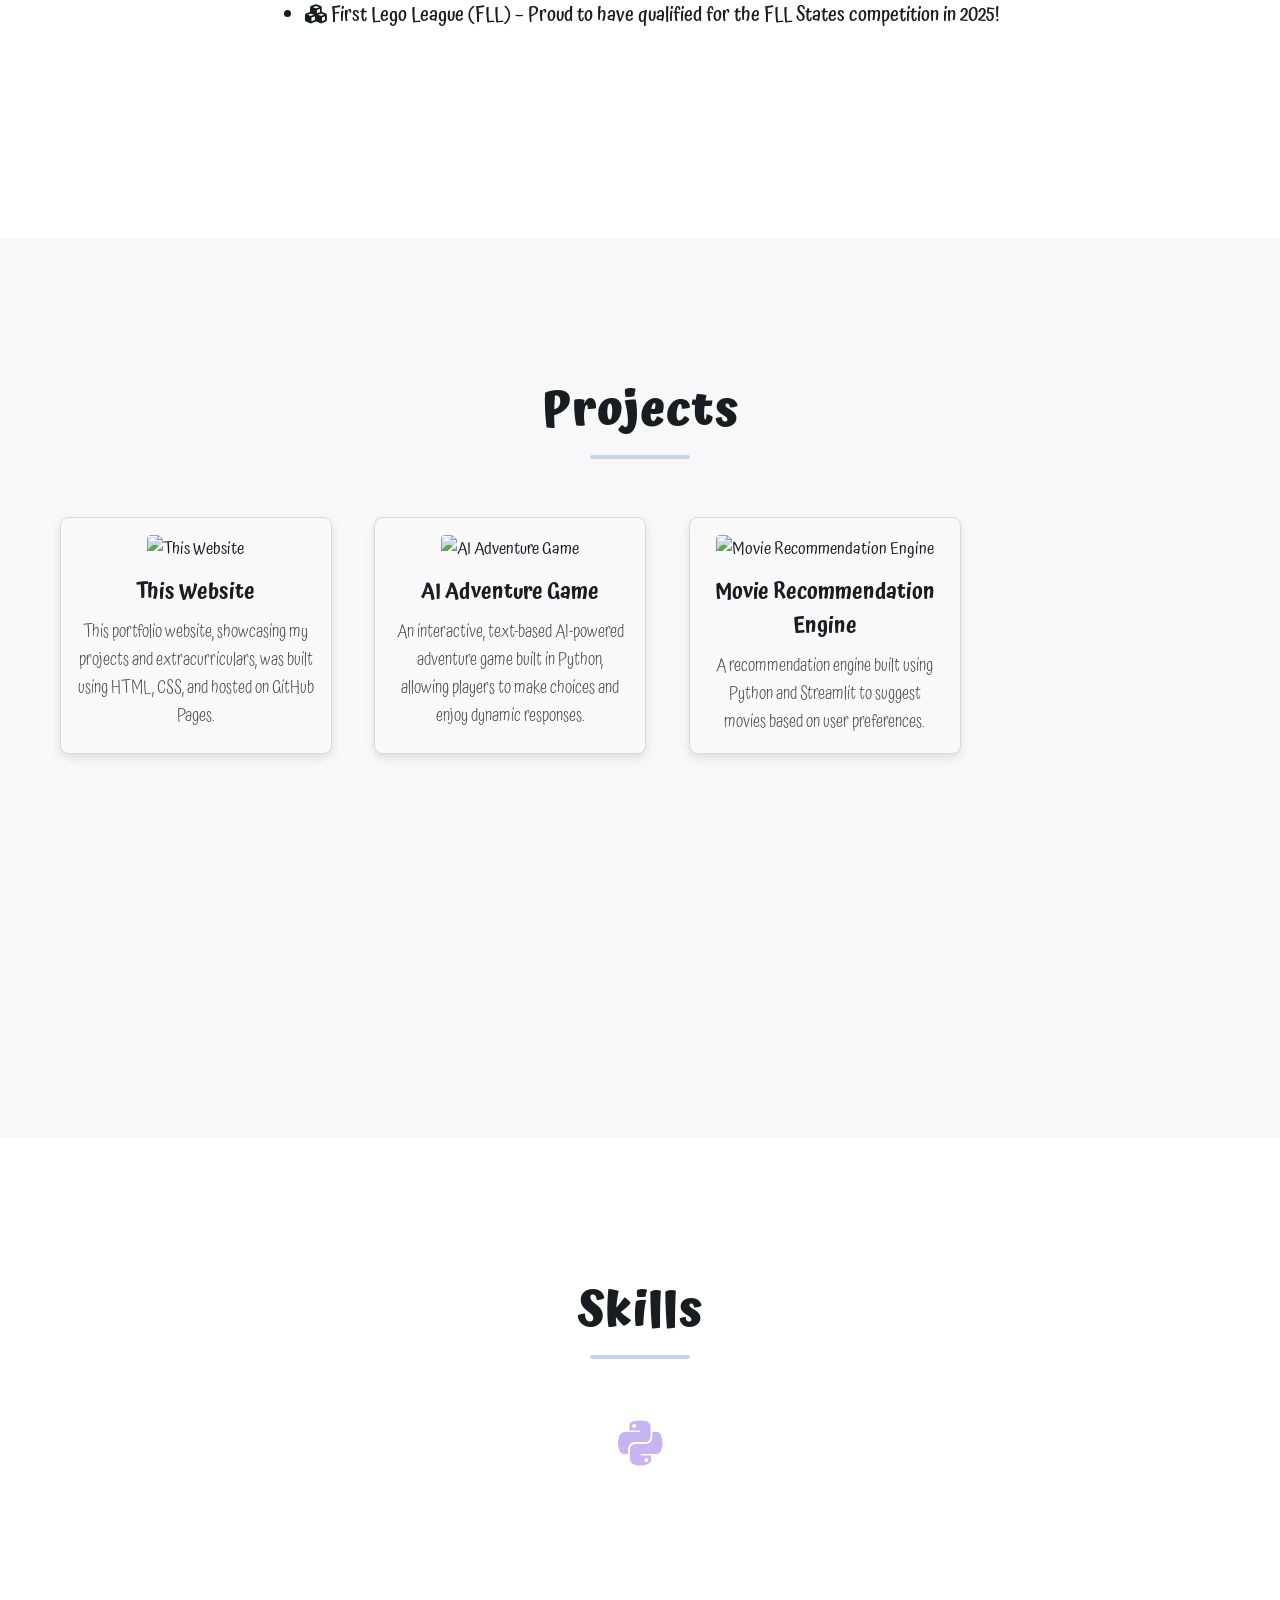
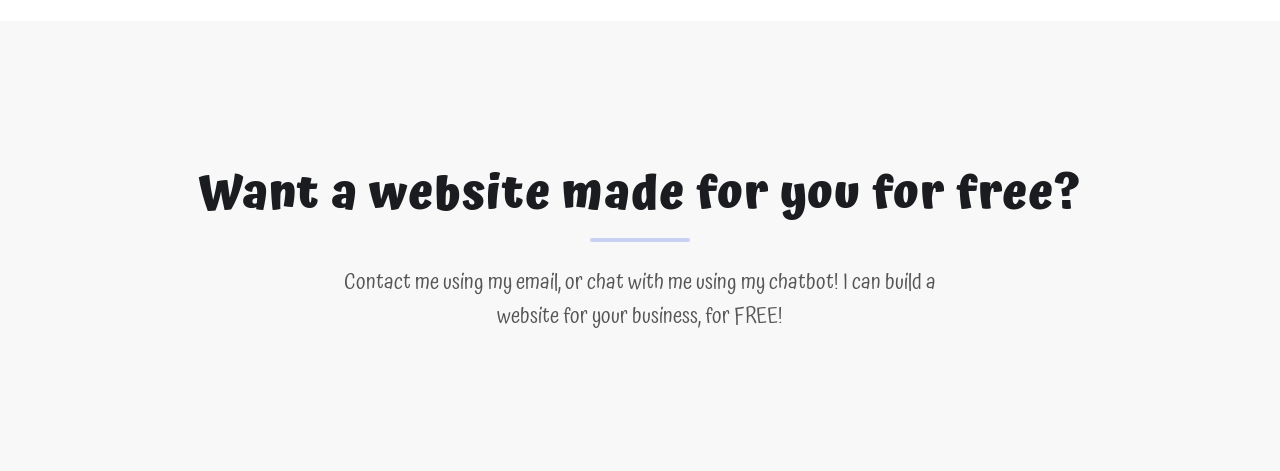
==== commit 68e6eb4e: "m" ====
--- a/index.html
+++ b/index.html
@@ -108,7 +108,7 @@
     <div class="divider"></div>
     <section id="leave-message-section">
         <h2>Want a website made for you for free?</h2>
-        <p>Coming soon!:)</p>
+        <p>Contact me using my email, or chat with me using my chatbot! I can build a website for your business, for FREE!</p>
     </section>
 
     <!-- Chatbot Container -->
--- a/style.css
+++ b/style.css
@@ -139,7 +139,7 @@
     width: 100%;
     height: 100%;
     border-radius: 50%;
-    object-fit: cover;
+    object-fit: contain;
     transition: transform 0.4s ease;
 }
 
